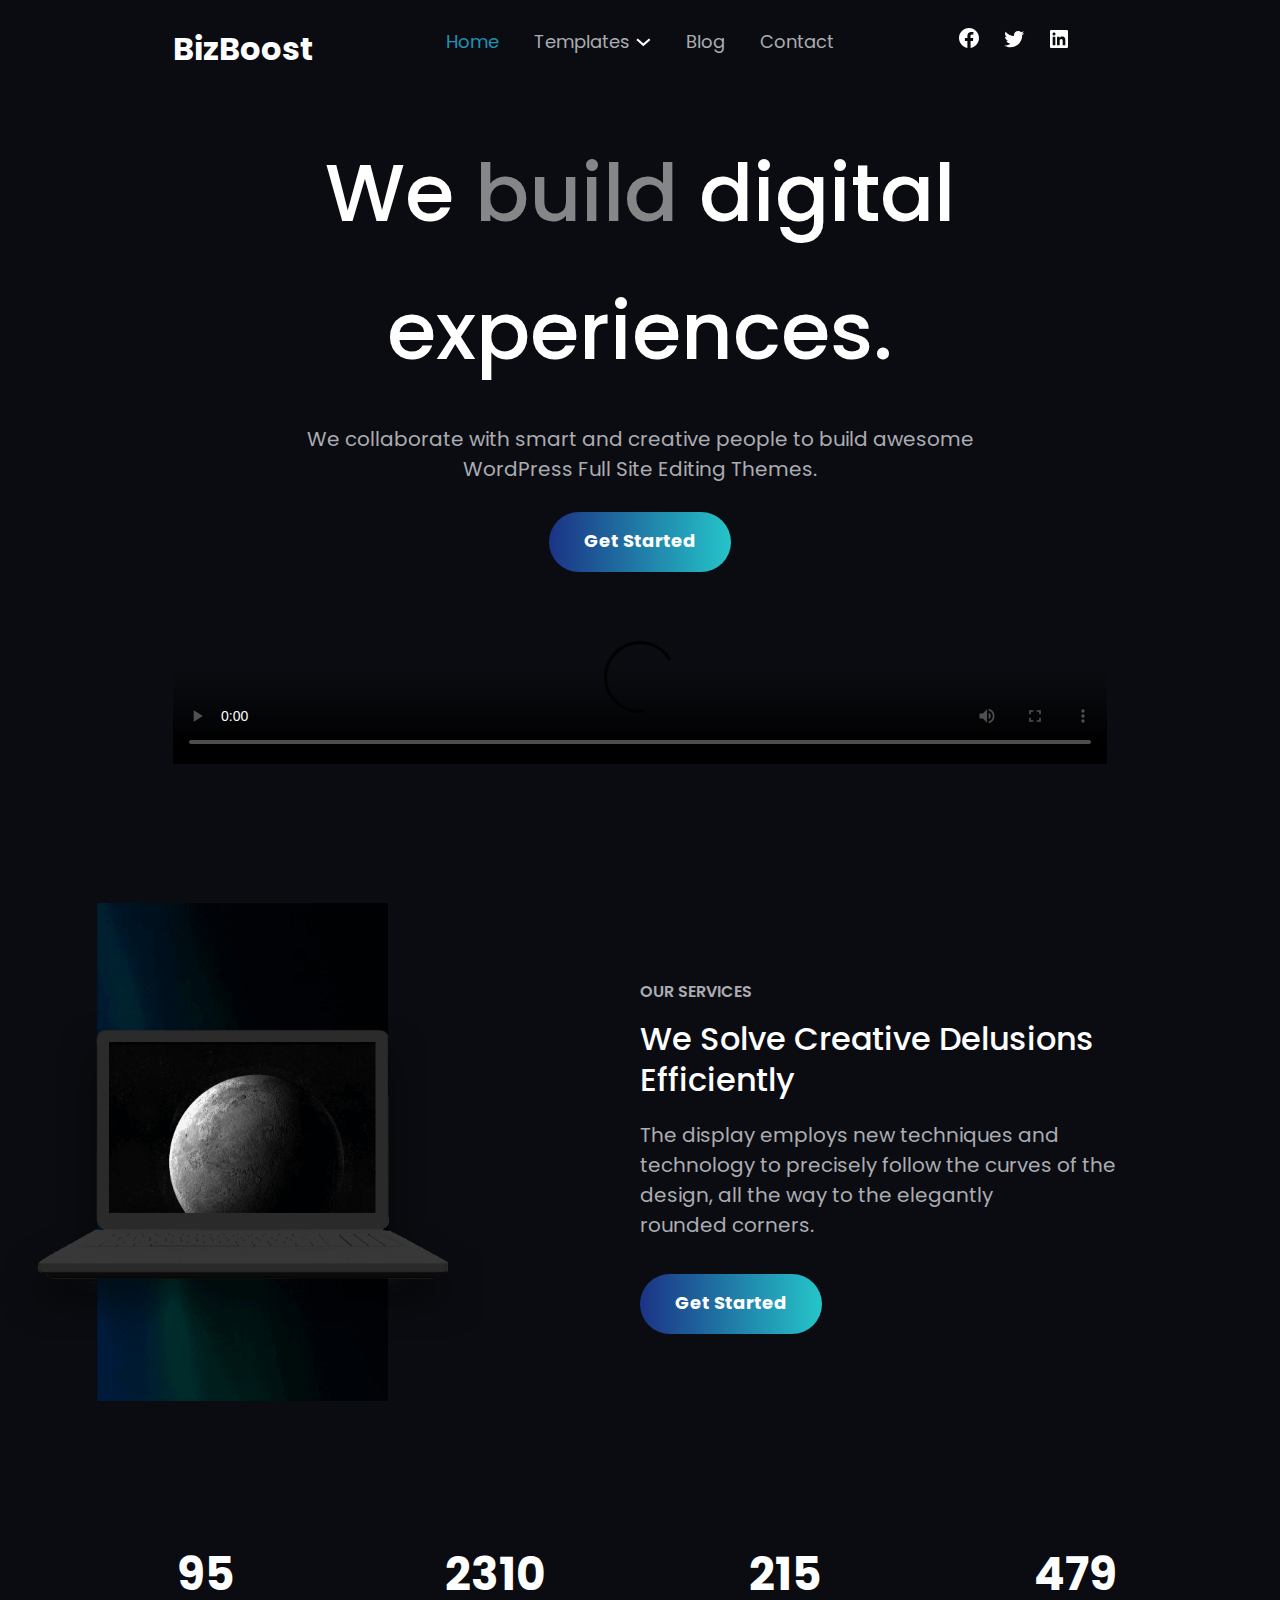
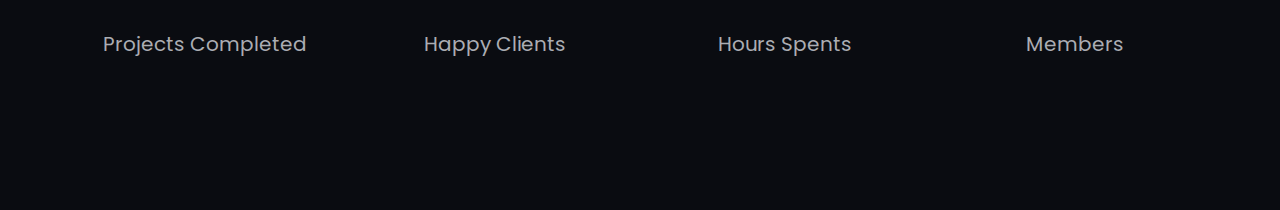
==== index.html @ 0434ae08 "update mobile" ====
<!doctype html>
<html lang="en">
  <head>
    <meta charset="UTF-8" />
    <meta name="viewport" content="width=device-width, initial-scale=1.0" />
    <title>BizBoost Mobile First</title>
    <link rel="stylesheet" href="https://fonts.googleapis.com/css?family=Poppins:400,500,600,700&display=swap" />
    <link rel="stylesheet" href="src/index.css" />
  </head>
  <body>
    <section class="blocks">
      <section class="hero">
        <header>
          <div class="logo">
            <a href="/">
              <h2>BizBoost</h2>
            </a>
          </div>
          <nav class="mobile">
            <img src="src/img/menu.svg" alt="" />
          </nav>
          <nav class="desktop">
            <ul>
              <li>
                <a href="#" class="selected">Home</a>
              </li>
              <li>
                <a href="#">Templates</a>
                <img src="src/img/expand-arrow.svg" alt="arrow" />
                <ul class="submenu">
                  <li>
                    <a href="#">Right Sidebar</a>
                  </li>
                  <li>
                    <a href="#">No Sidebar</a>
                  </li>
                  <li>
                    <a href="#">Style Guide</a>
                  </li>
                </ul>
              </li>
              <li><a href="#">Blog</a></li>
              <li><a href="#">Contact</a></li>
            </ul>
          </nav>
          <div class="social">
            <ul>
              <li>
                <div class="circle"></div>
                <a href="#">
                  <img src="src/img/facebook.svg" alt="fb" />
                </a>
              </li>
              <li>
                <div class="circle"></div>
                <a href="#">
                  <img src="src/img/twitter.svg" alt="twitter" />
                </a>
              </li>
              <li>
                <div class="circle"></div>
                <a href="#">
                  <img src="src/img/linkedin.svg" alt="linkedIn" />
                </a>
              </li>
            </ul>
          </div>
        </header>

        <section class="main">
          <main>
            <div class="hero-title">
              <h1>We <span class="lowlight">build</span> digital experiences.</h1>
            </div>
            <div class="hero-tagline">
              We collaborate with smart and creative people to build awesome WordPress Full Site Editing Themes.
            </div>
            <div class="hero-cta">
              <a href="#" class="gradient-button">get started</a>
            </div>
          </main>
          <div class="hero-video">
            <figure>
              <video
                src="https://fse.catchthemes.com/bizboost-free/wp-content/themes/bizboost/assets/video/video-featured.mp4"
                poster="https://fse.catchthemes.com/bizboost-free/wp-content/themes/bizboost/assets/images/video-featured.jpg"
                controls
              >
                Video not supported
              </video>
            </figure>
          </div>
        </section>
      </section>
    </section>
          <!-- Our Services Section -->
          <section class="our-services">
            <div class="services-figure">
              <img src="src/img/computador.png" alt="">
            </div>
            <div class="our-services-layout">
              <div class="headings">
                <h6>OUR SERVICES</h6>
                <h2>We solve creative
                  delusions efficiently</h2>
              </div>
              <p>The display employs new techniques and technology to
                precisely follow the curves of the design, all the way to the
                elegantly rounded corners.</p>
              <div class="our-services-cta">
                <a href="#" class="gradient-button">Get Started</a>
              </div>
            </div>
          </section>
          <section class="big-numbers">
            <div class="number-box">
              <span class="number">
                <h3>95</h3>
              </span>
              <p>Projects Completed</p>
            </div>
            <div class="number-box">
              <span class="number">
                <h3>2310</h3>
              </span>
              <p>Happy Clients</p>
            </div>
            <div class="number-box">
              <span class="number">
                <h3>215</h3>
              </span>
              <p>Hours Spents</p>
            </div>
            <div class="number-box">
              <span class="number">
                <h3>479</h3>
              </span>
              <p>Members</p>
            </div>
          </section>
    
          <!-- What We Do Section -->
        </section>
  </body>
</html>
---- src/index.css ----
/*=======================================
    #Variables
=========================================*/

/**
  TABLE OF CONTENTS

  COLORS
  Brand colors............................These are the main brand colors.
  Neutral colors..........................White and black, gray sacale, secondary colors.
  Utility colors..........................Other colors to represent states: info, warning, sucess, etc.

  TYPOGRAPHY
  Font famillies..........................The fonts used in the design system.
  Font weights............................Font weights
  Sizes...................................Font sizing for body text, paragraphs, inputs
  Heading sizes...........................Font sizing for page headings

  BREAKPOINTS
  Breakpoints.............................Global responsive breakpoints definitions
*/

:root {
  /*=======================================
    COLORS
  =========================================*/

  /*=========================
    Brand Colors
  ==========================*/
  --primary: #2292b1;
  --gradient-start: #1b3385;
  --gradient-end: #25c5c9;

  /*=========================
    Neutral Colors
  ==========================*/
  --background: #0a0c11;
  --body-text: #abadb3;
  --border-color: #323438;
  --sub-menu-bg: #222;
  --white: #fff;

  /*=========================
    Utility Colors
  ==========================*/

  /*=======================================
    TYPOGRAPHY
  =========================================*/
  /* 
    1. The Poppins font. This is the main font.
    https://fonts.googleapis.com/css?family=Poppins

    2. The Courier font. This is used for <pre> code.
    https://fonts.googleapis.com/css?family=Poppins
  */

  /*=========================
    Font famillies
  ==========================*/
  --primary-font: "Poppins";

  /*=========================
  Font weights
  ==========================*/
  --thin: 100;
  --extra-light: 200;
  --light: 300;
  --normal: 400;
  --medium: 500;
  --semi-bold: 600;
  --bold: 700;
  --extra-bold: 800;
  --heavy: 900;

  /*=========================
  Sizes
  ==========================*/
  --base-font: 20px;
}

/*=======================================
    RESETS
=========================================*/
body {
  box-sizing: border-box;
  font-family: var(--primary-font);
  font-size: var(--base-font);
  color: var(--body-text);
  background: var(--background);
  margin: 0;
  padding: 0;
}

*,
*::before,
*::after {
  box-sizing: inherit;
}

/*=========================
  Heading Sizes
==========================*/
h1,
h2,
h3,
h4,
h5,
h6 {
  font-family: var(--primary-font);
  font-weight: var(--medium);
  color: var(--white);
  margin: 0;
}

h1 {
  font-size: 2.1em;
  line-height: 1.72em;
}

h2 {
  font-size: 1.6em;
  line-height: 1.29em;
  text-transform: capitalize;
  margin-top: 14px;
}

h3 {
  font-size: 1.6em;
  font-weight: var(--bold);
}

h4,
h5 {
  font-weight: var(--bold);
}

h6 {
  font-weight: var(--semi-bold);
  font-size: 16px;
  color: var(--body-text);
}

ul {
  list-style-type: none;
  display: flex;
  padding: 0;
}

ul li {
  position: relative;
}

figure {
  margin: 0;
  padding: 0;
}

img {
  width: 100%;
}

a {
  color: var(--body-text);
  text-decoration: none;
  font-size: 0.9em;
  font-style: normal;
  font-weight: var(--normal);
  line-height: 2.4em;
  text-transform: capitalize;
}

a:hover,
.logo h2:hover {
  color: var(--primary);
}

.lowlight {
  opacity: 0.5;
}

.gradient-button {
  padding: 15px 34.86px 16.08px 35px;
  display: inline-block;
  margin-top: 14px;
  color: var(--white);
  border-radius: 30px;
  font-size: 0.9em;
  font-weight: var(--bold);
  line-height: 1.6em;
  background: linear-gradient(
    90deg,
    var(--gradient-start) 0%,
    var(--gradient-end) 100%
  );
}

.gradient-button:hover {
  background: var(--white);
  color: var(--background);
}

/*=======================================
    Mobile First
=========================================*/
.blocks {
  padding: 0 30px;
}

header {
  display: flex;
  align-items: center;
}

.logo {
  flex: 3;
}

.mobile {
  flex: 1;
  display: flex;
  justify-content: flex-end;
}

.mobile img {
  width: 16px;
}

.desktop {
  display: none;
}

.submenu {
  display: none;
}

.social {
  flex: 3;
  display: flex;
  justify-content: center;
}

.social ul {
  column-gap: 25px;
}

main {
  display: flex;
  flex-direction: column;
  padding: 42px 0;
  margin: 0 auto;
}

main > * {
  display: flex;
  justify-content: center;
  text-align: center;
}

.hero-tagline {
  margin-top: 24px;
}

.hero-cta {
  margin-top: 14px;
}

.hero-video video {
  width: 100%;
  max-width: 100%;
  max-height: 600px;
  object-fit: cover;
}

/* .our-services *,
.big-numbers * {
  border: 1px solid var(--body-text);
} */

.our-services {
  margin: 42px 0;
}

.big-numbers {
  display: flex;
  flex-direction: column;
  gap: 24px;
  margin-bottom: 42px;
}

.number-box {
  display: flex;
  flex-direction: column;
}

.number-box > * {
  display: flex;
  justify-content: center;
}

/*=======================================
    TABLET & DESKTOP BREAKPOINTS
=========================================*/
@media all and (min-width: 479px) and (max-width: 1280px) {
}

@media all and (min-width: 479px) {
  .selected {
    color: var(--primary);
  }

  .circle {
    width: 42px;
    height: 42px;
    border-radius: 50%;
    position: absolute;
    left: -11px;
    top: -2px;
  }

  .circle:hover {
    background: rgba(255, 255, 255, 0.25);
  }

  .blocks {
    padding: 0 88px;
  }

  .hero {
    padding: 0 85px;
  }

  .logo {
    flex: 1;
  }

  .logo h2 {
    font-size: 32px;
    font-weight: 700;
  }

  .mobile {
    display: none;
  }

  .desktop {
    flex: 3;
    display: flex;
    justify-content: center;
  }

  .desktop ul {
    column-gap: 35px;
  }

  .desktop ul li:nth-child(2) img {
    width: 16px;
  }

  .desktop ul li {
    position: relative;
  }

  .desktop ul li:nth-child(2):hover .submenu {
    position: absolute;
    display: flex;
    flex-direction: column;
  }

  .submenu {
    width: 230px;
    background-color: var(--sub-menu-bg);
    z-index: 99;
  }

  .submenu li {
    min-width: 100%;
    padding-left: 20px;
    border: 1px solid var(--border-color);
  }

  .submenu li:hover {
    padding-left: 30px;
  }

  .social {
    flex: 1;
  }

  h1 {
    font-size: 4em;
    line-height: 1.72em;
  }

  h3 {
    font-size: 2.27em;
  }

  main {
    max-width: 760px;
    /* padding: 70px 320px; */
  }

  .our-services {
    display: flex;
    margin: 131px 0;
  }

  .big-numbers {
    flex-direction: row;
    gap: 40px;
    padding: 0 80px;
    margin-bottom: 131px;
  }

  .services-figure img {
  }

  .big-numbers > * {
    flex: 1;
  }

  .our-services > * {
    flex: 1;
  }
  .our-services-layout {
    padding: 0 12%;
    display: flex;
    flex-direction: column;
    align-items: flex-start;
    justify-content: center;
  }
}
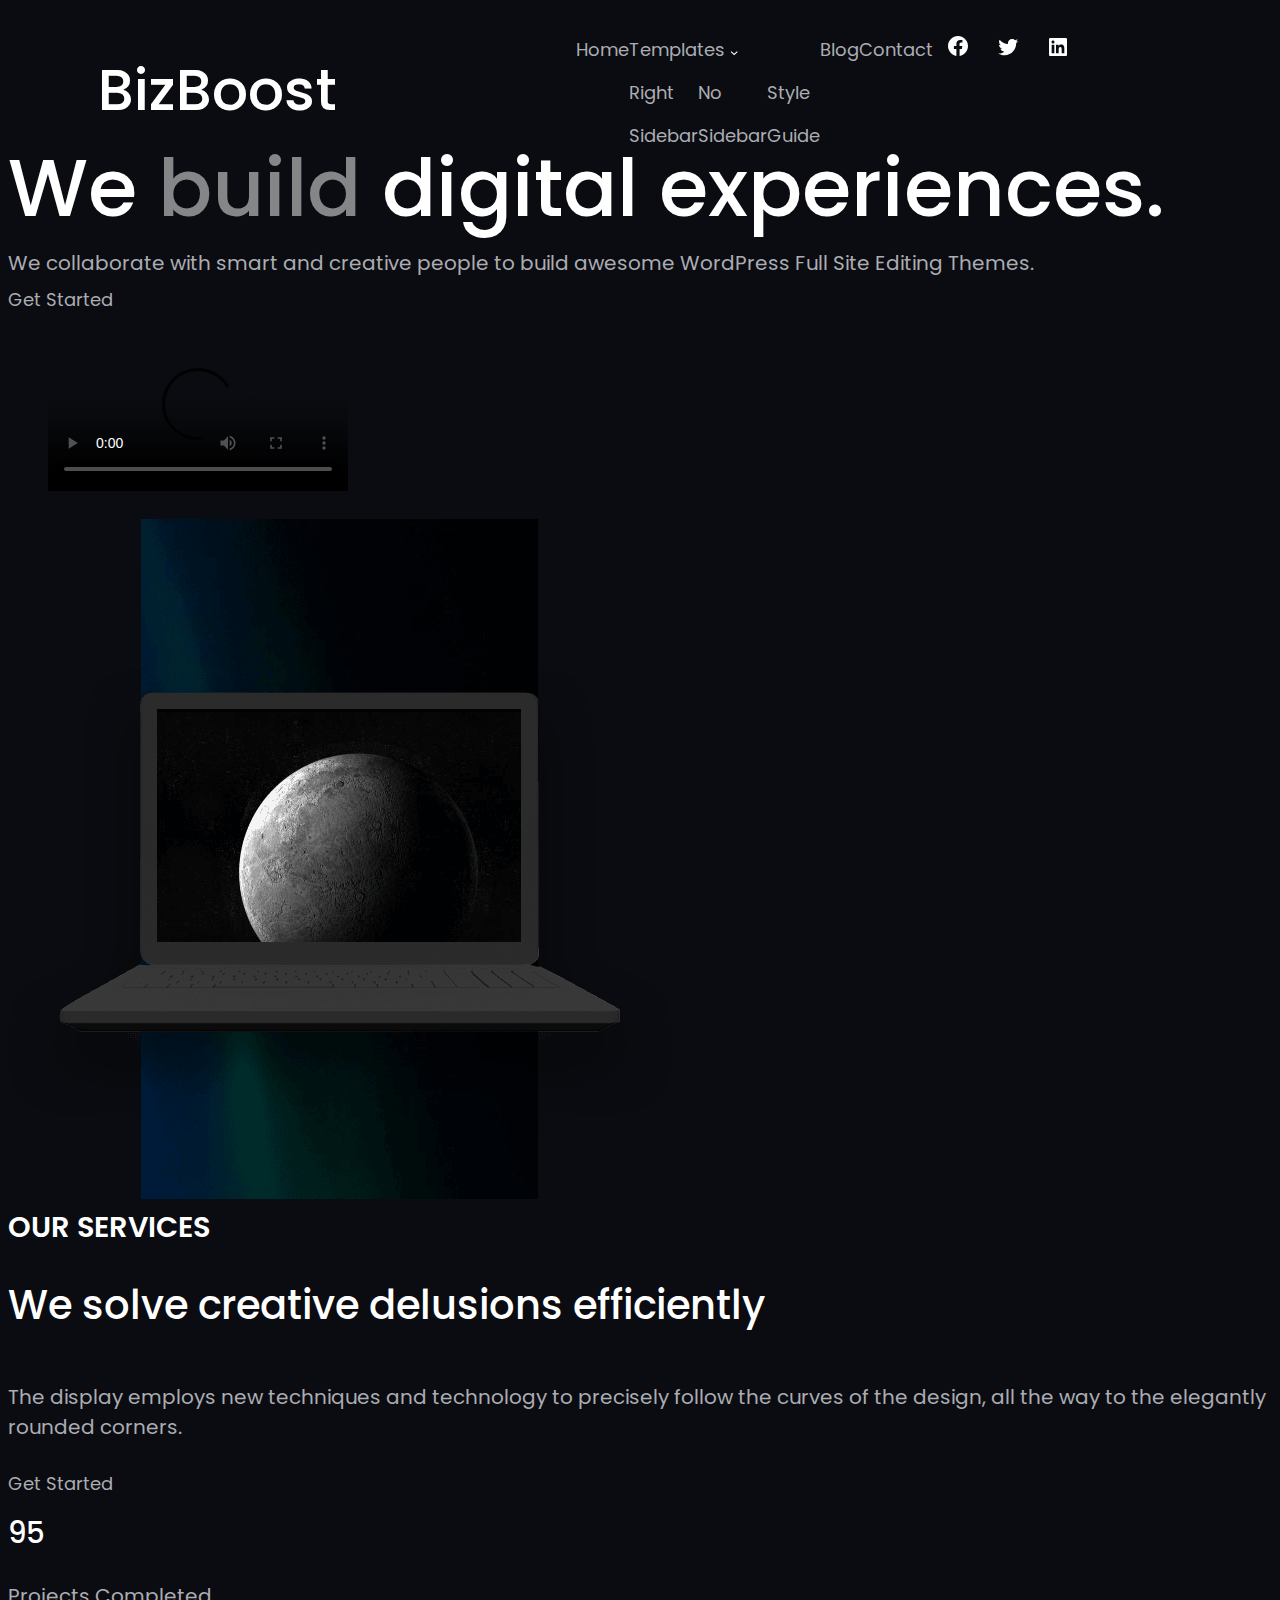
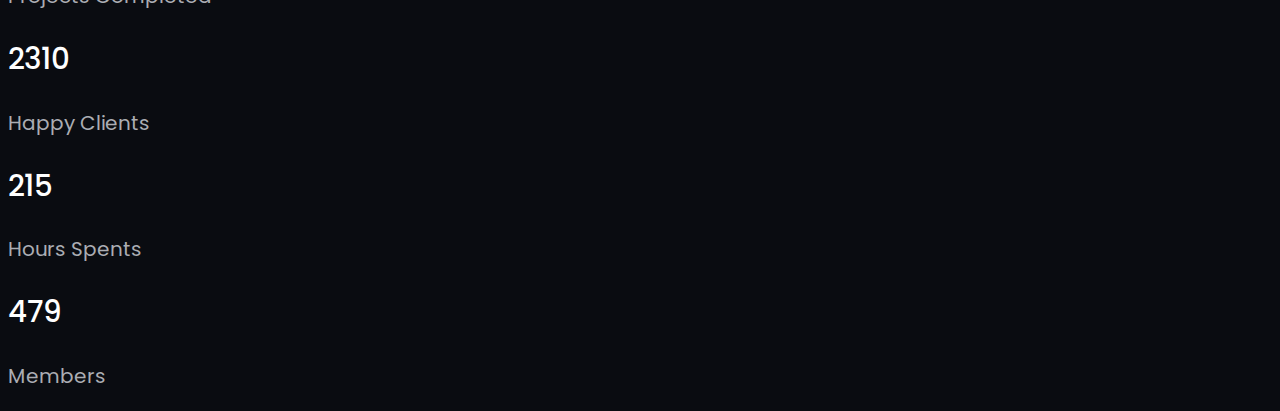
==== commit 6a2f3bf5: "finish" ====
--- a/index.html
+++ b/index.html
@@ -92,8 +92,7 @@
           </div>
         </section>
       </section>
-    </section>
-          <!-- Our Services Section -->
+                <!-- Our Services Section -->
           <section class="our-services">
             <div class="services-figure">
               <img src="src/img/computador.png" alt="">
@@ -141,5 +140,6 @@
     
           <!-- What We Do Section -->
         </section>
+    </section>
   </body>
 </html>
--- a/src/index.css
+++ b/src/index.css
@@ -1,96 +1,34 @@
-/*=======================================
-    #Variables
-=========================================*/
-
-/**
-  TABLE OF CONTENTS
-
-  COLORS
-  Brand colors............................These are the main brand colors.
-  Neutral colors..........................White and black, gray sacale, secondary colors.
-  Utility colors..........................Other colors to represent states: info, warning, sucess, etc.
-
-  TYPOGRAPHY
-  Font famillies..........................The fonts used in the design system.
-  Font weights............................Font weights
-  Sizes...................................Font sizing for body text, paragraphs, inputs
-  Heading sizes...........................Font sizing for page headings
-
-  BREAKPOINTS
-  Breakpoints.............................Global responsive breakpoints definitions
-*/
-
 :root {
-  /*=======================================
-    COLORS
-  =========================================*/
-
-  /*=========================
-    Brand Colors
-  ==========================*/
-  --primary: #2292b1;
-  --gradient-start: #1b3385;
-  --gradient-end: #25c5c9;
-
-  /*=========================
-    Neutral Colors
-  ==========================*/
-  --background: #0a0c11;
-  --body-text: #abadb3;
-  --border-color: #323438;
-  --sub-menu-bg: #222;
-  --white: #fff;
-
-  /*=========================
-    Utility Colors
-  ==========================*/
-
-  /*=======================================
-    TYPOGRAPHY
-  =========================================*/
-  /* 
-    1. The Poppins font. This is the main font.
-    https://fonts.googleapis.com/css?family=Poppins
-
-    2. The Courier font. This is used for <pre> code.
-    https://fonts.googleapis.com/css?family=Poppins
-  */
-
-  /*=========================
-    Font famillies
-  ==========================*/
+  --base-font: 20px;
   --primary-font: "Poppins";
-
-  /*=========================
-  Font weights
-  ==========================*/
-  --thin: 100;
-  --extra-light: 200;
-  --light: 300;
+  --secondary-font: "Courier";
+  --white: #ffff;
+  --primary-bg: #0a0c11;
+  --primary-text: #abadb3;
+  --primary-color: #2292b1;
+  --start-gradient: #1b3385;
+  --end-gradient: #25c5c9;
+  --link-color: #abadb3;
+  --hover-color: #2292b1;
+  --sub-menu-color: #222;
+  --border-color: #313438;
   --normal: 400;
   --medium: 500;
   --semi-bold: 600;
   --bold: 700;
+  /* --thin: 100;
+  --extra-light: 200;
+  --light: 300;
   --extra-bold: 800;
-  --heavy: 900;
-
-  /*=========================
-  Sizes
-  ==========================*/
-  --base-font: 20px;
-}
-
-/*=======================================
-    RESETS
-=========================================*/
+  --heavy: 900;*/
+}
+
 body {
   box-sizing: border-box;
   font-family: var(--primary-font);
   font-size: var(--base-font);
-  color: var(--body-text);
-  background: var(--background);
-  margin: 0;
-  padding: 0;
+  color: var(--primary-text);
+  background-color: var(--primary-bg);
 }
 
 *,
@@ -99,9 +37,6 @@
   box-sizing: inherit;
 }
 
-/*=========================
-  Heading Sizes
-==========================*/
 h1,
 h2,
 h3,
@@ -115,54 +50,47 @@
 }
 
 h1 {
-  font-size: 2.1em;
-  line-height: 1.72em;
+  font-size: 4em;
+  font-weight: var(--medium);
+  line-height: 1.5em;
 }
 
 h2 {
-  font-size: 1.6em;
-  line-height: 1.29em;
-  text-transform: capitalize;
-  margin-top: 14px;
+  font-size: 2em;
+  font-weight: var(--medium);
+  line-height: 2.85em;
 }
 
 h3 {
-  font-size: 1.6em;
-  font-weight: var(--bold);
-}
-
-h4,
+  font-size: 1.47em;
+  font-weight: var(--medium);
+  line-height: 1.92em;
+}
+
+h4 {
+  font-size: 1.4em;
+  font-weight: var(--bold);
+  line-height: 2.1em;
+}
+
 h5 {
-  font-weight: var(--bold);
+  font-size: 1.2em;
+  font-weight: var(--bold);
+  line-height: 1.6em;
 }
 
 h6 {
+  font-size: 1.44em;
   font-weight: var(--semi-bold);
-  font-size: 16px;
-  color: var(--body-text);
-}
-
-ul {
-  list-style-type: none;
-  display: flex;
-  padding: 0;
-}
-
-ul li {
-  position: relative;
-}
-
-figure {
-  margin: 0;
-  padding: 0;
-}
-
-img {
-  width: 100%;
+  line-height: 1.4em;
+}
+
+.lowlight {
+  opacity: 0.5;
 }
 
 a {
-  color: var(--body-text);
+  color: var(--primary-text);
   text-decoration: none;
   font-size: 0.9em;
   font-style: normal;
@@ -171,264 +99,133 @@
   text-transform: capitalize;
 }
 
+ul {
+  list-style-type: none;
+  display: flex;
+  padding: 0;
+}
+
 a:hover,
-.logo h2:hover {
-  color: var(--primary);
-}
-
-.lowlight {
-  opacity: 0.5;
-}
-
-.gradient-button {
-  padding: 15px 34.86px 16.08px 35px;
-  display: inline-block;
-  margin-top: 14px;
+.logo:hover {
+  color: var(--hover-color);
+}
+
+header {
+  display: flex;
+  width: 100%;
+  margin: 0 auto;
+  height: 120px;
+  padding-left: 90px;
+  padding-right: 100px;
+}
+
+header * {
+  flex: 1;
+}
+
+.logo {
+  font-weight: var(--bold);
+  font-size: 1.6em;
   color: var(--white);
+}
+
+.selection {
+  color: var(--hover-color);
+}
+
+.nav li {
+  margin: 0 18px;
+}
+
+.nav li:nth-child(2) ul {
+  display: none;
+}
+
+.nav li:nth-child(2) {
+  position: relative;
+  min-width: 110px;
+}
+
+.nav li:nth-child(2):hover ul {
+  display: block;
+}
+
+.ul-nav {
+  position: absolute;
+  top: 44px;
+  left: -20px;
+  z-index: 99;
+}
+
+.ul-nav li {
+  width: 235px;
+  height: 44px;
+  background-color: var(--sub-menu-color);
+  border-bottom: 1px solid var(--border-color);
+  padding-left: 23px;
+}
+
+.ul-nav a {
+  font-size: 0.75em;
+  font-weight: var(--normal);
+}
+
+.social {
+  justify-content: flex-end;
+}
+
+.social li {
+  flex: 0;
+  padding: 0 15px;
+  position: relative;
+}
+
+.circle {
+  width: 42px;
+  height: 42px;
+  border-radius: 50%;
+  position: absolute;
+  top: -2px;
+  left: 4px;
+}
+
+.circle:hover {
+  background-color: rgba(255, 255, 255, 0.15);
+}
+
+/* main */
+.main-box {
+  width: 750px;
+  margin: 0 auto;
+  text-align: center;
+  padding-top: 30px;
+  padding-bottom: 70px;
+}
+
+.main-box p {
+  margin-bottom: 50px;
+  font-size: 1.2em;
+  font-weight: var(--light);
+}
+
+.cta {
   border-radius: 30px;
-  font-size: 0.9em;
-  font-weight: var(--bold);
-  line-height: 1.6em;
   background: linear-gradient(
     90deg,
-    var(--gradient-start) 0%,
-    var(--gradient-end) 100%
+    var(--start-gradient) 0%,
+    var(--end-gradient) 100%
   );
-}
-
-.gradient-button:hover {
+  border: 0;
+  height: 60px;
+  font-size: 0.9em;
+  font-weight: var(--bold);
+  text-transform: capitalize;
+  color: var(--white);
+  padding: 15px 35px;
+  text-align: center;
+}
+
+.cta:hover {
+  color: var(--primary-bg);
   background: var(--white);
-  color: var(--background);
-}
-
-/*=======================================
-    Mobile First
-=========================================*/
-.blocks {
-  padding: 0 30px;
-}
-
-header {
-  display: flex;
-  align-items: center;
-}
-
-.logo {
-  flex: 3;
-}
-
-.mobile {
-  flex: 1;
-  display: flex;
-  justify-content: flex-end;
-}
-
-.mobile img {
-  width: 16px;
-}
-
-.desktop {
-  display: none;
-}
-
-.submenu {
-  display: none;
-}
-
-.social {
-  flex: 3;
-  display: flex;
-  justify-content: center;
-}
-
-.social ul {
-  column-gap: 25px;
-}
-
-main {
-  display: flex;
-  flex-direction: column;
-  padding: 42px 0;
-  margin: 0 auto;
-}
-
-main > * {
-  display: flex;
-  justify-content: center;
-  text-align: center;
-}
-
-.hero-tagline {
-  margin-top: 24px;
-}
-
-.hero-cta {
-  margin-top: 14px;
-}
-
-.hero-video video {
-  width: 100%;
-  max-width: 100%;
-  max-height: 600px;
-  object-fit: cover;
-}
-
-/* .our-services *,
-.big-numbers * {
-  border: 1px solid var(--body-text);
-} */
-
-.our-services {
-  margin: 42px 0;
-}
-
-.big-numbers {
-  display: flex;
-  flex-direction: column;
-  gap: 24px;
-  margin-bottom: 42px;
-}
-
-.number-box {
-  display: flex;
-  flex-direction: column;
-}
-
-.number-box > * {
-  display: flex;
-  justify-content: center;
-}
-
-/*=======================================
-    TABLET & DESKTOP BREAKPOINTS
-=========================================*/
-@media all and (min-width: 479px) and (max-width: 1280px) {
-}
-
-@media all and (min-width: 479px) {
-  .selected {
-    color: var(--primary);
-  }
-
-  .circle {
-    width: 42px;
-    height: 42px;
-    border-radius: 50%;
-    position: absolute;
-    left: -11px;
-    top: -2px;
-  }
-
-  .circle:hover {
-    background: rgba(255, 255, 255, 0.25);
-  }
-
-  .blocks {
-    padding: 0 88px;
-  }
-
-  .hero {
-    padding: 0 85px;
-  }
-
-  .logo {
-    flex: 1;
-  }
-
-  .logo h2 {
-    font-size: 32px;
-    font-weight: 700;
-  }
-
-  .mobile {
-    display: none;
-  }
-
-  .desktop {
-    flex: 3;
-    display: flex;
-    justify-content: center;
-  }
-
-  .desktop ul {
-    column-gap: 35px;
-  }
-
-  .desktop ul li:nth-child(2) img {
-    width: 16px;
-  }
-
-  .desktop ul li {
-    position: relative;
-  }
-
-  .desktop ul li:nth-child(2):hover .submenu {
-    position: absolute;
-    display: flex;
-    flex-direction: column;
-  }
-
-  .submenu {
-    width: 230px;
-    background-color: var(--sub-menu-bg);
-    z-index: 99;
-  }
-
-  .submenu li {
-    min-width: 100%;
-    padding-left: 20px;
-    border: 1px solid var(--border-color);
-  }
-
-  .submenu li:hover {
-    padding-left: 30px;
-  }
-
-  .social {
-    flex: 1;
-  }
-
-  h1 {
-    font-size: 4em;
-    line-height: 1.72em;
-  }
-
-  h3 {
-    font-size: 2.27em;
-  }
-
-  main {
-    max-width: 760px;
-    /* padding: 70px 320px; */
-  }
-
-  .our-services {
-    display: flex;
-    margin: 131px 0;
-  }
-
-  .big-numbers {
-    flex-direction: row;
-    gap: 40px;
-    padding: 0 80px;
-    margin-bottom: 131px;
-  }
-
-  .services-figure img {
-  }
-
-  .big-numbers > * {
-    flex: 1;
-  }
-
-  .our-services > * {
-    flex: 1;
-  }
-  .our-services-layout {
-    padding: 0 12%;
-    display: flex;
-    flex-direction: column;
-    align-items: flex-start;
-    justify-content: center;
-  }
-}
+}
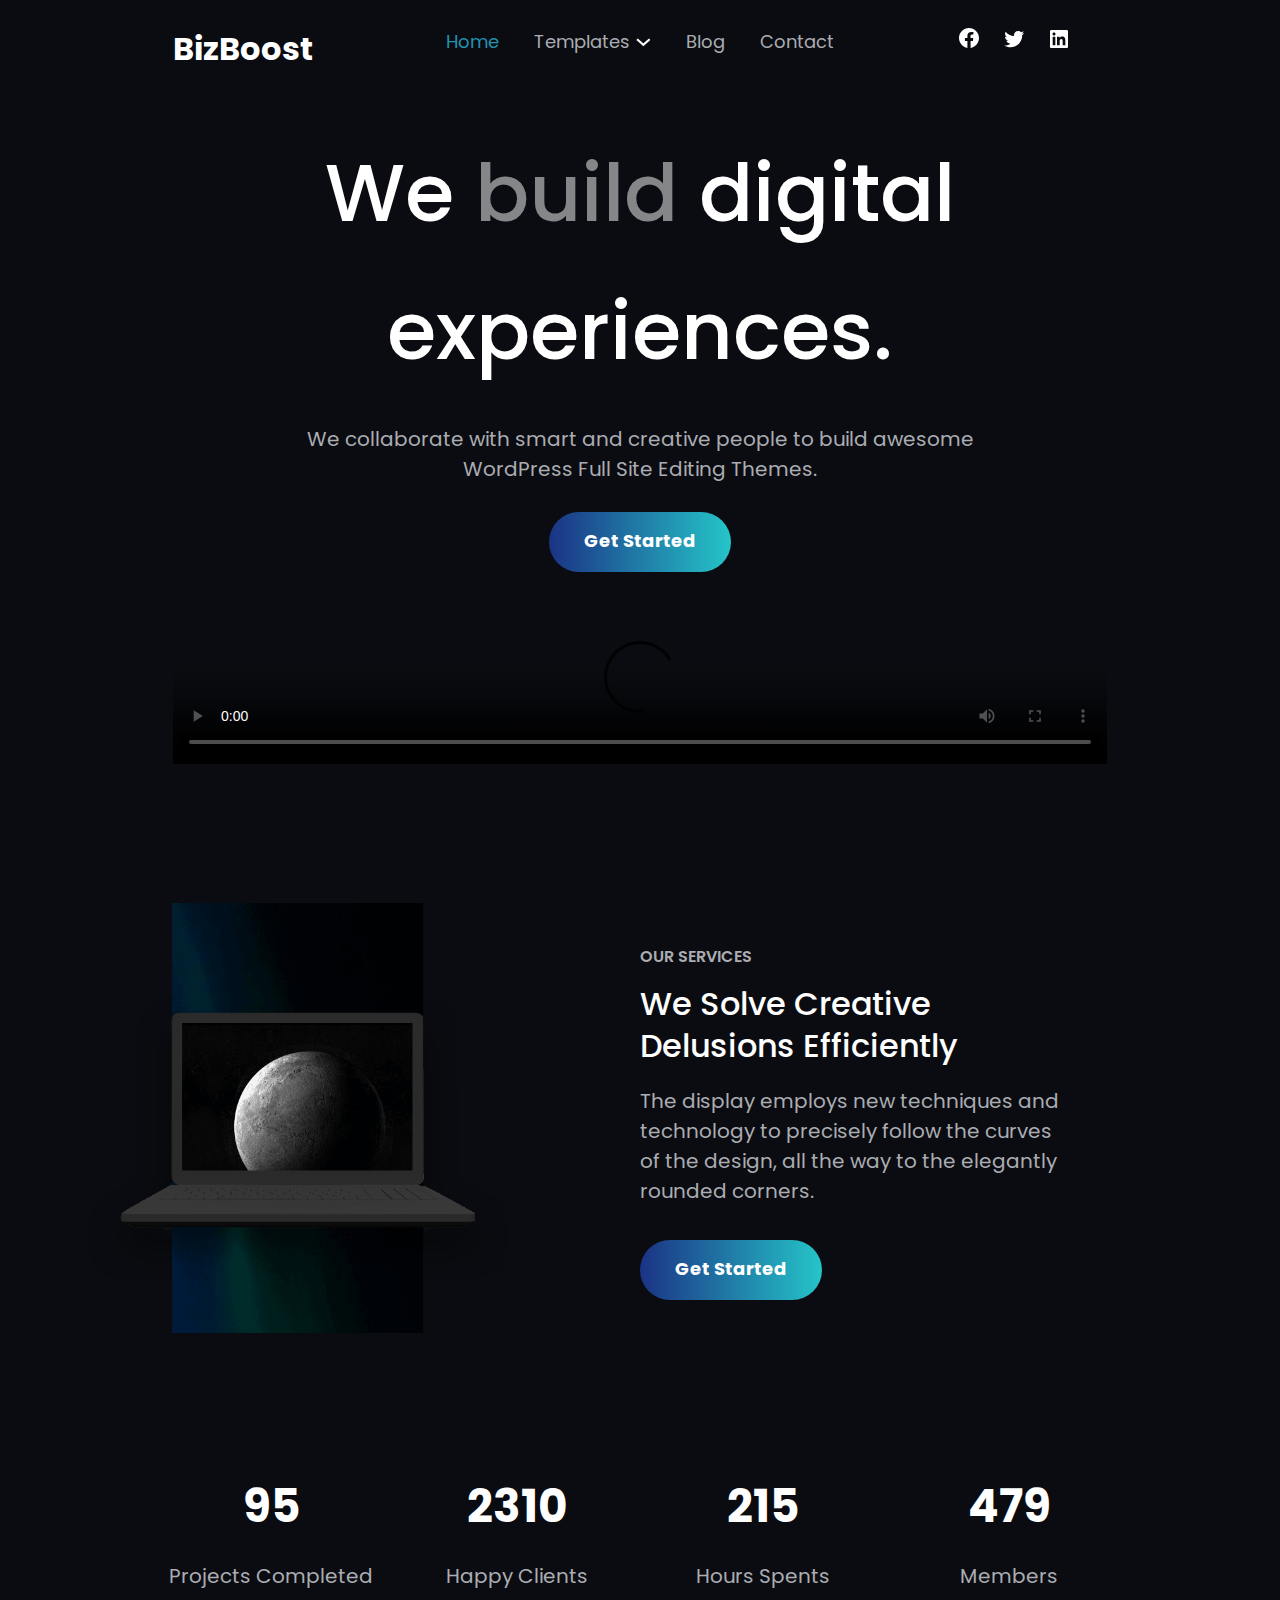
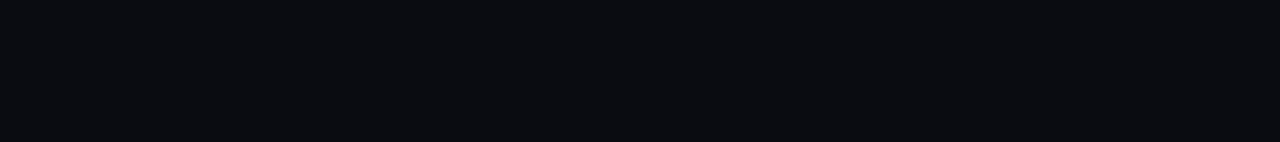
==== commit 0c50a43f: "update" ====
--- a/index.html
+++ b/index.html
@@ -92,54 +92,51 @@
           </div>
         </section>
       </section>
-                <!-- Our Services Section -->
-          <section class="our-services">
-            <div class="services-figure">
-              <img src="src/img/computador.png" alt="">
-            </div>
-            <div class="our-services-layout">
-              <div class="headings">
-                <h6>OUR SERVICES</h6>
-                <h2>We solve creative
-                  delusions efficiently</h2>
-              </div>
-              <p>The display employs new techniques and technology to
-                precisely follow the curves of the design, all the way to the
-                elegantly rounded corners.</p>
-              <div class="our-services-cta">
-                <a href="#" class="gradient-button">Get Started</a>
-              </div>
-            </div>
-          </section>
-          <section class="big-numbers">
-            <div class="number-box">
-              <span class="number">
-                <h3>95</h3>
-              </span>
-              <p>Projects Completed</p>
-            </div>
-            <div class="number-box">
-              <span class="number">
-                <h3>2310</h3>
-              </span>
-              <p>Happy Clients</p>
-            </div>
-            <div class="number-box">
-              <span class="number">
-                <h3>215</h3>
-              </span>
-              <p>Hours Spents</p>
-            </div>
-            <div class="number-box">
-              <span class="number">
-                <h3>479</h3>
-              </span>
-              <p>Members</p>
-            </div>
-          </section>
-    
-          <!-- What We Do Section -->
-        </section>
+      <!-- Our Services Section -->
+      <section class="our-services">
+        <div class="services-figure">
+          <img src="src/img/computador.png" alt="" />
+        </div>
+        <div class="our-services-layout">
+          <div class="headings">
+            <h6>OUR SERVICES</h6>
+            <h2>We solve creative delusions efficiently</h2>
+          </div>
+          <p>
+            The display employs new techniques and technology to precisely follow the curves of the design, all the way
+            to the elegantly rounded corners.
+          </p>
+          <div class="our-services-cta">
+            <a href="#" class="gradient-button">Get Started</a>
+          </div>
+        </div>
+      </section>
+      <section class="big-numbers">
+        <div class="number-box">
+          <span class="number">
+            <h3>95</h3>
+          </span>
+          <p>Projects Completed</p>
+        </div>
+        <div class="number-box">
+          <span class="number">
+            <h3>2310</h3>
+          </span>
+          <p>Happy Clients</p>
+        </div>
+        <div class="number-box">
+          <span class="number">
+            <h3>215</h3>
+          </span>
+          <p>Hours Spents</p>
+        </div>
+        <div class="number-box">
+          <span class="number">
+            <h3>479</h3>
+          </span>
+          <p>Members</p>
+        </div>
+      </section>
     </section>
   </body>
 </html>
--- a/src/index.css
+++ b/src/index.css
@@ -1,34 +1,96 @@
+/*=======================================
+    #Variables
+=========================================*/
+
+/**
+  TABLE OF CONTENTS
+
+  COLORS
+  Brand colors............................These are the main brand colors.
+  Neutral colors..........................White and black, gray sacale, secondary colors.
+  Utility colors..........................Other colors to represent states: info, warning, sucess, etc.
+
+  TYPOGRAPHY
+  Font famillies..........................The fonts used in the design system.
+  Font weights............................Font weights
+  Sizes...................................Font sizing for body text, paragraphs, inputs
+  Heading sizes...........................Font sizing for page headings
+
+  BREAKPOINTS
+  Breakpoints.............................Global responsive breakpoints definitions
+*/
+
 :root {
-  --base-font: 20px;
+  /*=======================================
+    COLORS
+  =========================================*/
+
+  /*=========================
+    Brand Colors
+  ==========================*/
+  --primary: #2292b1;
+  --gradient-start: #1b3385;
+  --gradient-end: #25c5c9;
+
+  /*=========================
+    Neutral Colors
+  ==========================*/
+  --background: #0a0c11;
+  --body-text: #abadb3;
+  --border-color: #323438;
+  --sub-menu-bg: #222;
+  --white: #fff;
+
+  /*=========================
+    Utility Colors
+  ==========================*/
+
+  /*=======================================
+    TYPOGRAPHY
+  =========================================*/
+  /* 
+    1. The Poppins font. This is the main font.
+    https://fonts.googleapis.com/css?family=Poppins
+
+    2. The Courier font. This is used for <pre> code.
+    https://fonts.googleapis.com/css?family=Poppins
+  */
+
+  /*=========================
+    Font famillies
+  ==========================*/
   --primary-font: "Poppins";
-  --secondary-font: "Courier";
-  --white: #ffff;
-  --primary-bg: #0a0c11;
-  --primary-text: #abadb3;
-  --primary-color: #2292b1;
-  --start-gradient: #1b3385;
-  --end-gradient: #25c5c9;
-  --link-color: #abadb3;
-  --hover-color: #2292b1;
-  --sub-menu-color: #222;
-  --border-color: #313438;
+
+  /*=========================
+  Font weights
+  ==========================*/
+  --thin: 100;
+  --extra-light: 200;
+  --light: 300;
   --normal: 400;
   --medium: 500;
   --semi-bold: 600;
   --bold: 700;
-  /* --thin: 100;
-  --extra-light: 200;
-  --light: 300;
   --extra-bold: 800;
-  --heavy: 900;*/
-}
-
+  --heavy: 900;
+
+  /*=========================
+  Sizes
+  ==========================*/
+  --base-font: 20px;
+}
+
+/*=======================================
+    RESETS
+=========================================*/
 body {
   box-sizing: border-box;
   font-family: var(--primary-font);
   font-size: var(--base-font);
-  color: var(--primary-text);
-  background-color: var(--primary-bg);
+  color: var(--body-text);
+  background: var(--background);
+  margin: 0;
+  padding: 0;
 }
 
 *,
@@ -37,6 +99,9 @@
   box-sizing: inherit;
 }
 
+/*=========================
+  Heading Sizes
+==========================*/
 h1,
 h2,
 h3,
@@ -50,47 +115,54 @@
 }
 
 h1 {
-  font-size: 4em;
-  font-weight: var(--medium);
-  line-height: 1.5em;
+  font-size: 2.1em;
+  line-height: 1.72em;
 }
 
 h2 {
-  font-size: 2em;
-  font-weight: var(--medium);
-  line-height: 2.85em;
+  font-size: 1.6em;
+  line-height: 1.29em;
+  text-transform: capitalize;
+  margin-top: 14px;
 }
 
 h3 {
-  font-size: 1.47em;
-  font-weight: var(--medium);
-  line-height: 1.92em;
-}
-
-h4 {
-  font-size: 1.4em;
+  font-size: 1.6em;
   font-weight: var(--bold);
-  line-height: 2.1em;
-}
-
+}
+
+h4,
 h5 {
-  font-size: 1.2em;
   font-weight: var(--bold);
-  line-height: 1.6em;
 }
 
 h6 {
-  font-size: 1.44em;
   font-weight: var(--semi-bold);
-  line-height: 1.4em;
-}
-
-.lowlight {
-  opacity: 0.5;
+  font-size: 16px;
+  color: var(--body-text);
+}
+
+ul {
+  list-style-type: none;
+  display: flex;
+  padding: 0;
+}
+
+ul li {
+  position: relative;
+}
+
+figure {
+  margin: 0;
+  padding: 0;
+}
+
+img {
+  width: 100%;
 }
 
 a {
-  color: var(--primary-text);
+  color: var(--body-text);
   text-decoration: none;
   font-size: 0.9em;
   font-style: normal;
@@ -99,133 +171,256 @@
   text-transform: capitalize;
 }
 
-ul {
-  list-style-type: none;
-  display: flex;
-  padding: 0;
-}
-
 a:hover,
-.logo:hover {
-  color: var(--hover-color);
-}
-
-header {
-  display: flex;
-  width: 100%;
-  margin: 0 auto;
-  height: 120px;
-  padding-left: 90px;
-  padding-right: 100px;
-}
-
-header * {
-  flex: 1;
-}
-
-.logo {
+.logo h2:hover {
+  color: var(--primary);
+}
+
+.lowlight {
+  opacity: 0.5;
+}
+
+.gradient-button {
+  padding: 15px 34.86px 16.08px 35px;
+  display: inline-block;
+  margin-top: 14px;
+  color: var(--white);
+  border-radius: 30px;
+  font-size: 0.9em;
   font-weight: var(--bold);
-  font-size: 1.6em;
-  color: var(--white);
-}
-
-.selection {
-  color: var(--hover-color);
-}
-
-.nav li {
-  margin: 0 18px;
-}
-
-.nav li:nth-child(2) ul {
-  display: none;
-}
-
-.nav li:nth-child(2) {
-  position: relative;
-  min-width: 110px;
-}
-
-.nav li:nth-child(2):hover ul {
-  display: block;
-}
-
-.ul-nav {
-  position: absolute;
-  top: 44px;
-  left: -20px;
-  z-index: 99;
-}
-
-.ul-nav li {
-  width: 235px;
-  height: 44px;
-  background-color: var(--sub-menu-color);
-  border-bottom: 1px solid var(--border-color);
-  padding-left: 23px;
-}
-
-.ul-nav a {
-  font-size: 0.75em;
-  font-weight: var(--normal);
-}
-
-.social {
-  justify-content: flex-end;
-}
-
-.social li {
-  flex: 0;
-  padding: 0 15px;
-  position: relative;
-}
-
-.circle {
-  width: 42px;
-  height: 42px;
-  border-radius: 50%;
-  position: absolute;
-  top: -2px;
-  left: 4px;
-}
-
-.circle:hover {
-  background-color: rgba(255, 255, 255, 0.15);
-}
-
-/* main */
-.main-box {
-  width: 750px;
-  margin: 0 auto;
-  text-align: center;
-  padding-top: 30px;
-  padding-bottom: 70px;
-}
-
-.main-box p {
-  margin-bottom: 50px;
-  font-size: 1.2em;
-  font-weight: var(--light);
-}
-
-.cta {
-  border-radius: 30px;
+  line-height: 1.6em;
   background: linear-gradient(
     90deg,
-    var(--start-gradient) 0%,
-    var(--end-gradient) 100%
+    var(--gradient-start) 0%,
+    var(--gradient-end) 100%
   );
-  border: 0;
-  height: 60px;
-  font-size: 0.9em;
-  font-weight: var(--bold);
-  text-transform: capitalize;
-  color: var(--white);
-  padding: 15px 35px;
+}
+
+.gradient-button:hover {
+  background: var(--white);
+  color: var(--background);
+}
+
+/*=======================================
+    Mobile First
+=========================================*/
+.blocks {
+  padding: 0 30px;
+}
+
+header {
+  display: flex;
+  align-items: center;
+}
+
+.logo {
+  flex: 3;
+}
+
+.mobile {
+  flex: 1;
+  display: flex;
+  justify-content: flex-end;
+}
+
+.mobile img {
+  width: 16px;
+}
+
+.desktop {
+  display: none;
+}
+
+.submenu {
+  display: none;
+}
+
+.social {
+  flex: 3;
+  display: flex;
+  justify-content: center;
+}
+
+.social ul {
+  column-gap: 25px;
+}
+
+main {
+  display: flex;
+  flex-direction: column;
+  padding: 42px 0;
+  margin: 0 auto;
+}
+
+main > * {
+  display: flex;
+  justify-content: center;
   text-align: center;
 }
 
-.cta:hover {
-  color: var(--primary-bg);
-  background: var(--white);
-}
+.hero-tagline {
+  margin-top: 24px;
+}
+
+.hero-cta {
+  margin-top: 14px;
+}
+
+.hero-video video {
+  width: 100%;
+  max-width: 100%;
+  max-height: 600px;
+  object-fit: cover;
+}
+
+.our-services {
+  margin: 42px 0;
+}
+
+.big-numbers {
+  display: flex;
+  flex-direction: column;
+  gap: 24px;
+  margin-bottom: 42px;
+}
+
+.number-box {
+  display: flex;
+  flex-direction: column;
+}
+
+.number-box > * {
+  display: flex;
+  justify-content: center;
+}
+
+/*=======================================
+    TABLET & DESKTOP BREAKPOINTS
+=========================================*/
+@media all and (min-width: 479px) and (max-width: 1280px) {
+}
+
+@media all and (min-width: 479px) {
+  .selected {
+    color: var(--primary);
+  }
+
+  .circle {
+    width: 42px;
+    height: 42px;
+    border-radius: 50%;
+    position: absolute;
+    left: -11px;
+    top: -2px;
+  }
+
+  .circle:hover {
+    background: rgba(255, 255, 255, 0.25);
+  }
+
+  .blocks {
+    padding: 0 88px;
+  }
+
+  .hero {
+    padding: 0 85px;
+  }
+
+  .logo {
+    flex: 1;
+  }
+
+  .logo h2 {
+    font-size: 32px;
+    font-weight: 700;
+  }
+
+  .mobile {
+    display: none;
+  }
+
+  .desktop {
+    flex: 3;
+    display: flex;
+    justify-content: center;
+  }
+
+  .desktop ul {
+    column-gap: 35px;
+  }
+
+  .desktop ul li:nth-child(2) img {
+    width: 16px;
+  }
+
+  .desktop ul li {
+    position: relative;
+  }
+
+  .desktop ul li:nth-child(2):hover .submenu {
+    position: absolute;
+    display: flex;
+    flex-direction: column;
+  }
+
+  .submenu {
+    width: 230px;
+    background-color: var(--sub-menu-bg);
+    z-index: 99;
+  }
+
+  .submenu li {
+    min-width: 100%;
+    padding-left: 20px;
+    border: 1px solid var(--border-color);
+  }
+
+  .submenu li:hover {
+    padding-left: 30px;
+  }
+
+  .social {
+    flex: 1;
+  }
+
+  h1 {
+    font-size: 4em;
+    line-height: 1.72em;
+  }
+
+  h3 {
+    font-size: 2.27em;
+  }
+
+  main {
+    max-width: 760px;
+    /* padding: 70px 320px; */
+  }
+
+  .our-services {
+    display: flex;
+    margin: 131px 0;
+  }
+
+  .big-numbers {
+    flex-direction: row;
+    gap: 40px;
+    padding: 0 80px;
+    margin-bottom: 131px;
+  }
+
+  .big-numbers > * {
+    flex: 1;
+  }
+
+  .our-services > * {
+    flex: 1;
+  }
+  .our-services-layout {
+    padding: 0 12%;
+    display: flex;
+    flex-direction: column;
+    align-items: flex-start;
+    justify-content: center;
+  }
+}
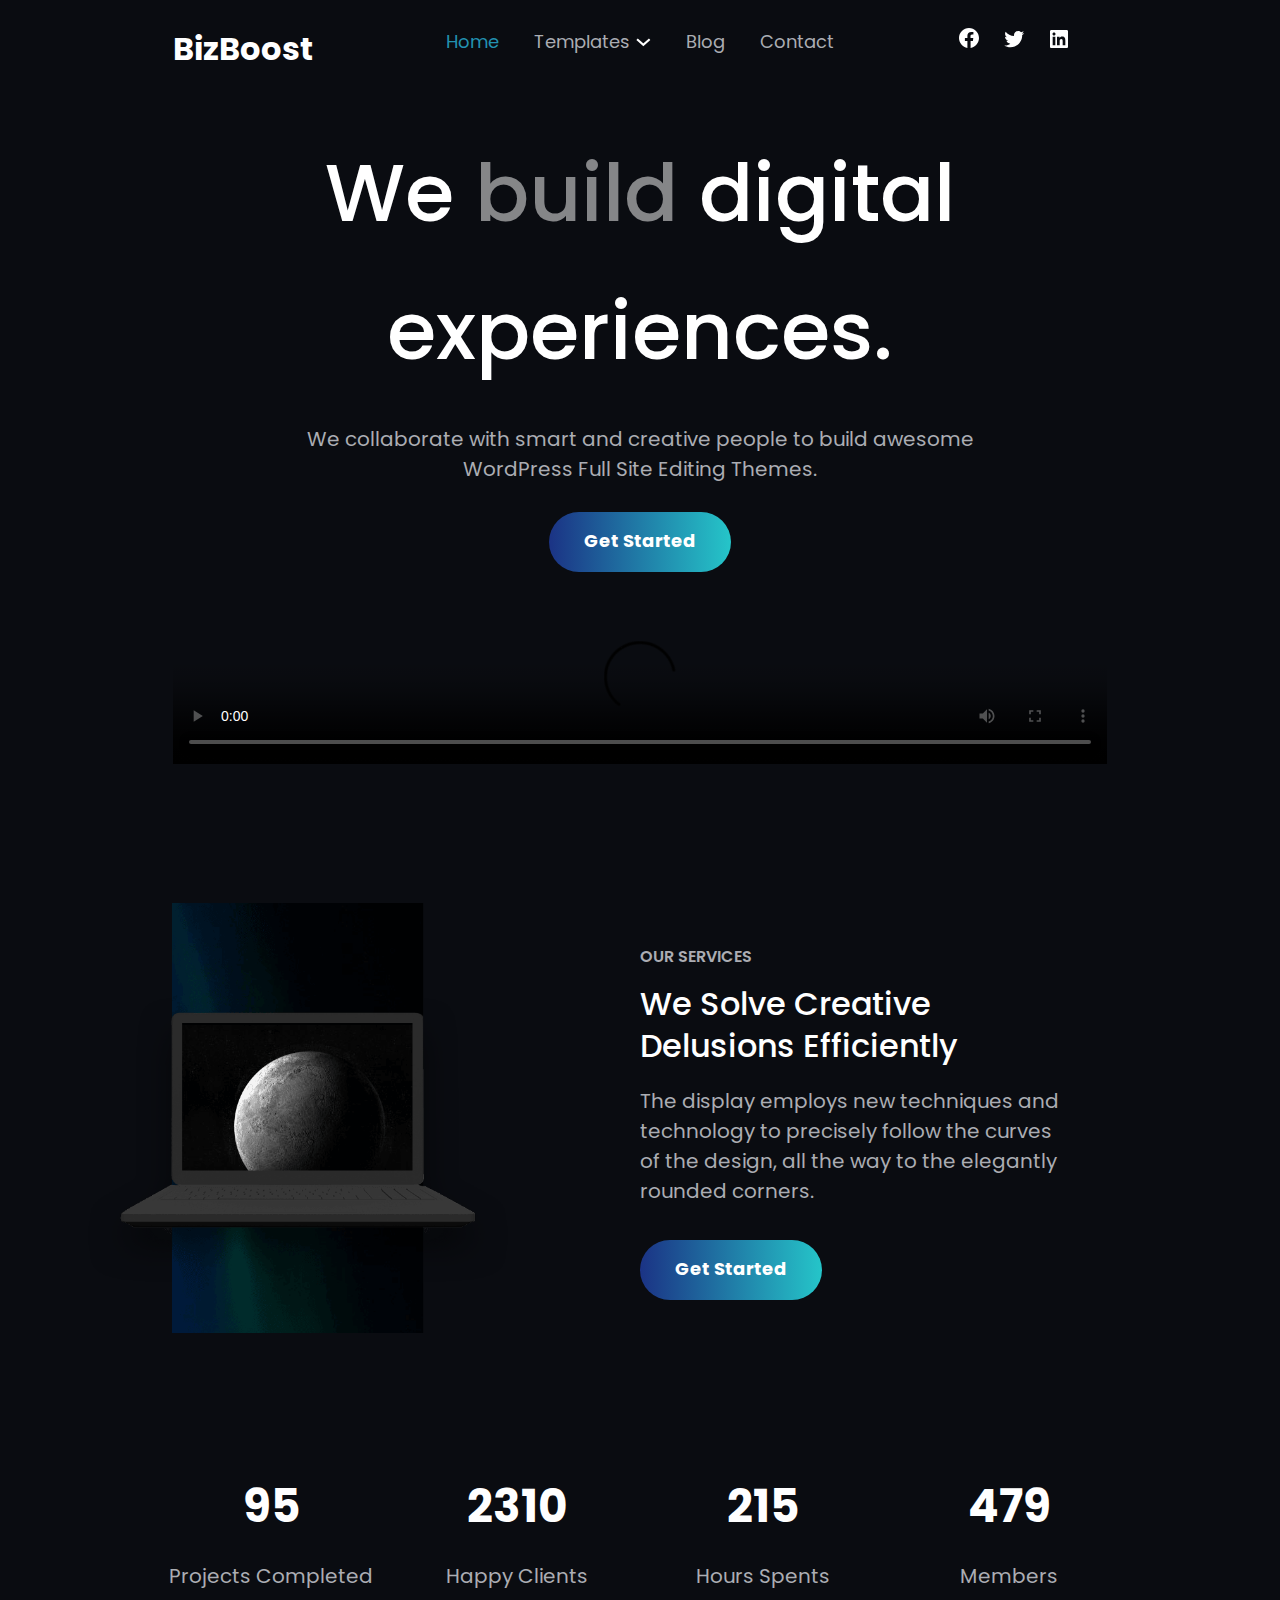
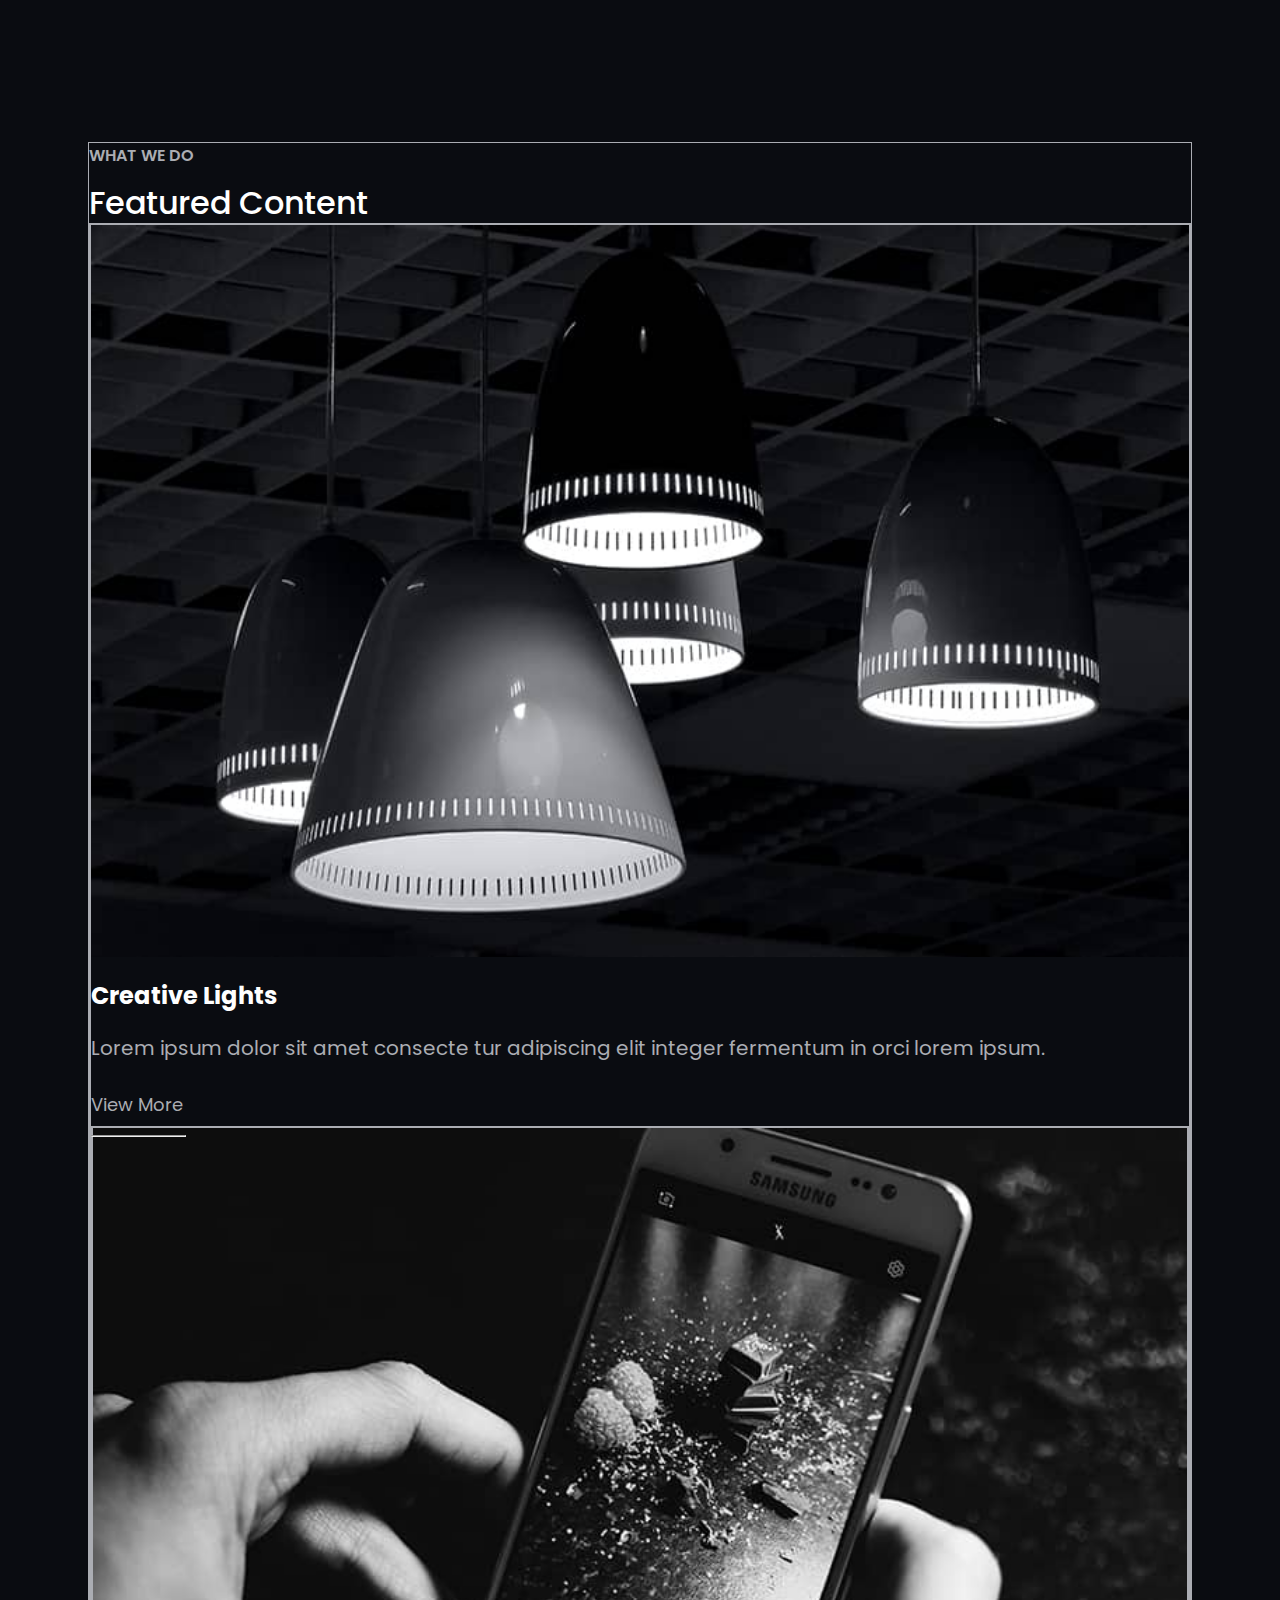
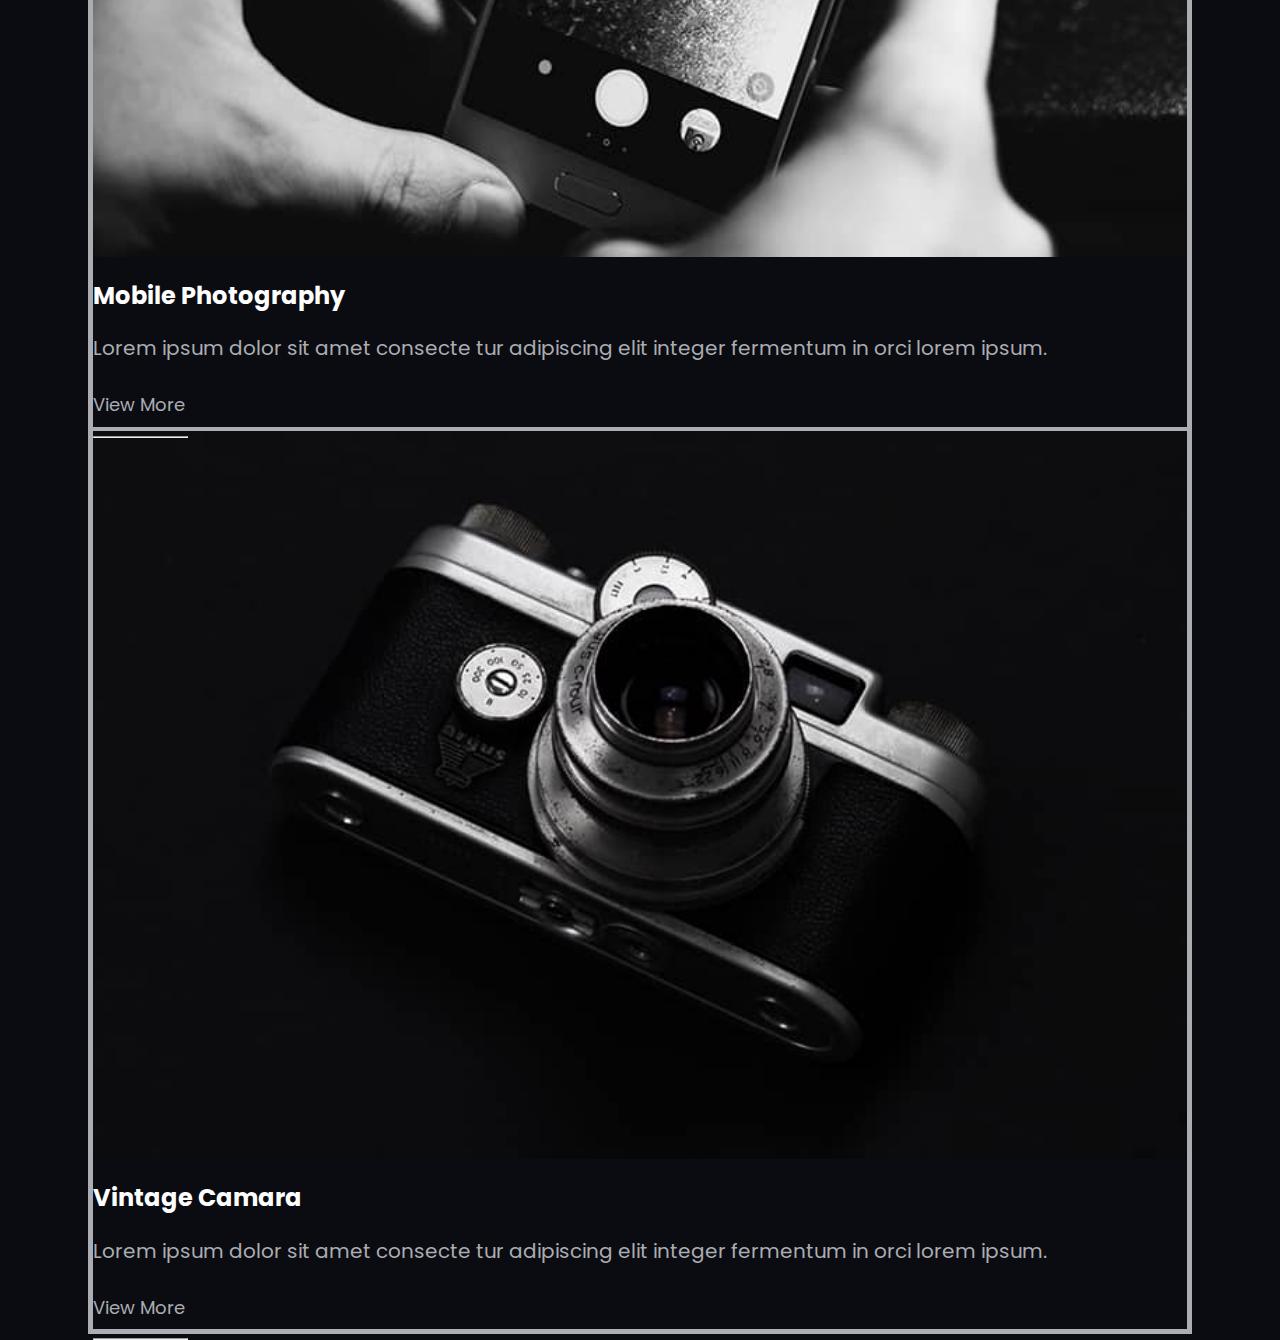
==== commit 9db845ec: "Update-mobile-first" ====
--- a/index.html
+++ b/index.html
@@ -137,6 +137,42 @@
           <p>Members</p>
         </div>
       </section>
+      <!--Featured Container-->
+      <section class="feature-container-layout">
+        <div class="feature-heading-container">
+          <h6>WHAT WE DO</h6>
+          <h2>Featured content</h2>
+        </div>
+        <section class="box">
+          <div class="boxes">
+            <img src="src/img/lamparas.png" alt="lampara" />
+            <h2>Creative Lights</h2>
+            <p>Lorem ipsum dolor sit amet consecte tur adipiscing elit integer fermentum in orci lorem ipsum.</p>
+            <a href="#"
+              >View More
+              <hr width="95px" />
+            </a>
+            <div class="boxes">
+              <img src="src/img/celular.png" alt="celular" />
+              <h2>Mobile Photography</h2>
+              <p>Lorem ipsum dolor sit amet consecte tur adipiscing elit integer fermentum in orci lorem ipsum.</p>
+              <a href="#"
+                >View More
+                <hr width="95px" />
+              </a>
+            </div>
+            <div class="boxes">
+              <img src="src/img/camara.png" alt="camera" />
+              <h2>Vintage Camara</h2>
+              <p>Lorem ipsum dolor sit amet consecte tur adipiscing elit integer fermentum in orci lorem ipsum.</p>
+              <a href="#"
+                >View More
+                <hr width="95px" />
+              </a>
+            </div>
+          </div>
+        </section>
+      </section>
     </section>
   </body>
 </html>
--- a/src/index.css
+++ b/src/index.css
@@ -169,6 +169,27 @@
   font-weight: var(--normal);
   line-height: 2.4em;
   text-transform: capitalize;
+}
+
+hr {
+  position: absolute;
+  text-align: start;
+}
+
+.boxes a:hover {
+  color: var(--primary);
+}
+
+.boxes h2 {
+  font-family: var(--primary-font);
+  font-size: 24px;
+  font-style: normal;
+  font-weight: 700;
+  line-height: 34.32px;
+}
+
+.boxes {
+  border: 2px solid var(--body-text);
 }
 
 a:hover,
@@ -294,6 +315,26 @@
   justify-content: center;
 }
 
+/*=========================
+  Feature Container
+==========================*/
+
+.feature-container-layout {
+  border: 1px solid var(--body-text);
+}
+
+.boxes a:hover {
+  color: var(--primary);
+}
+
+/*.boxes {
+  display: flex;
+  flex-direction: column;
+  gap: 35px;
+  padding: 44px;
+  align-items: flex-start;
+}*/
+
 /*=======================================
     TABLET & DESKTOP BREAKPOINTS
 =========================================*/
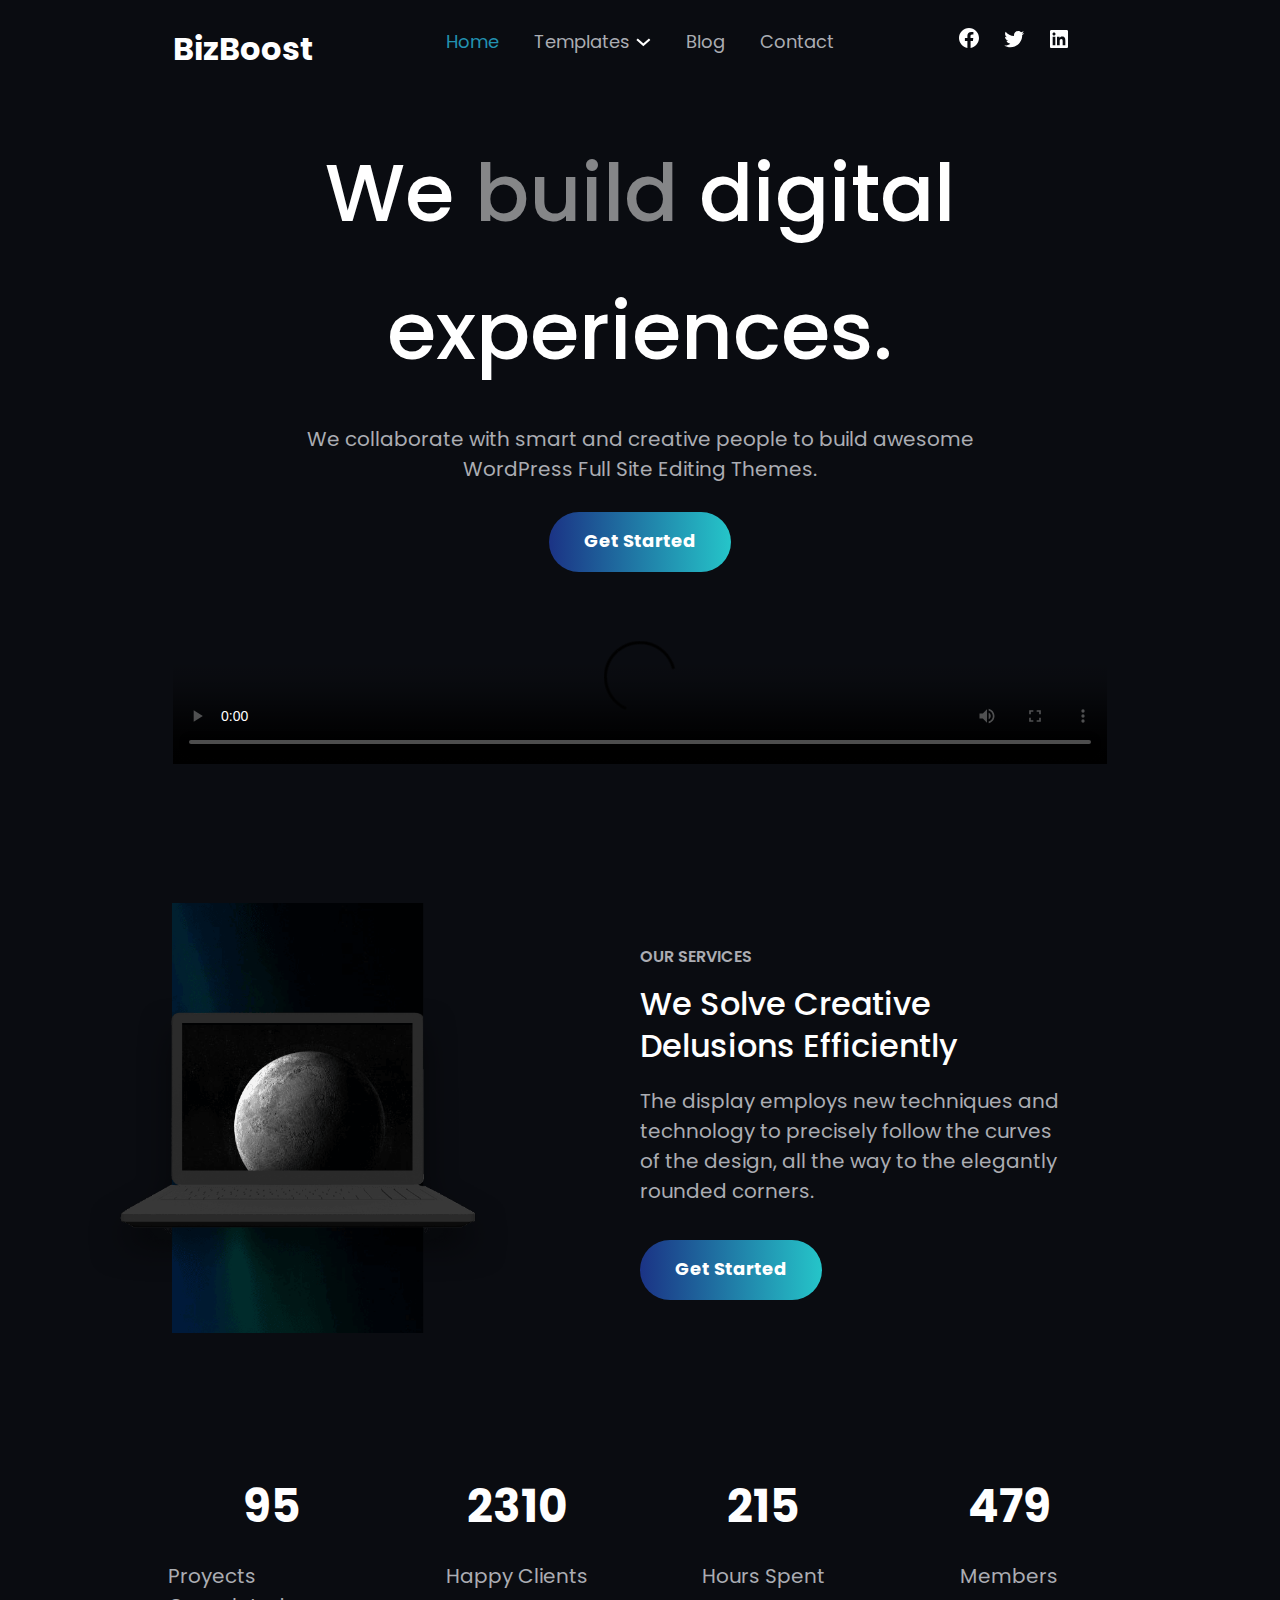
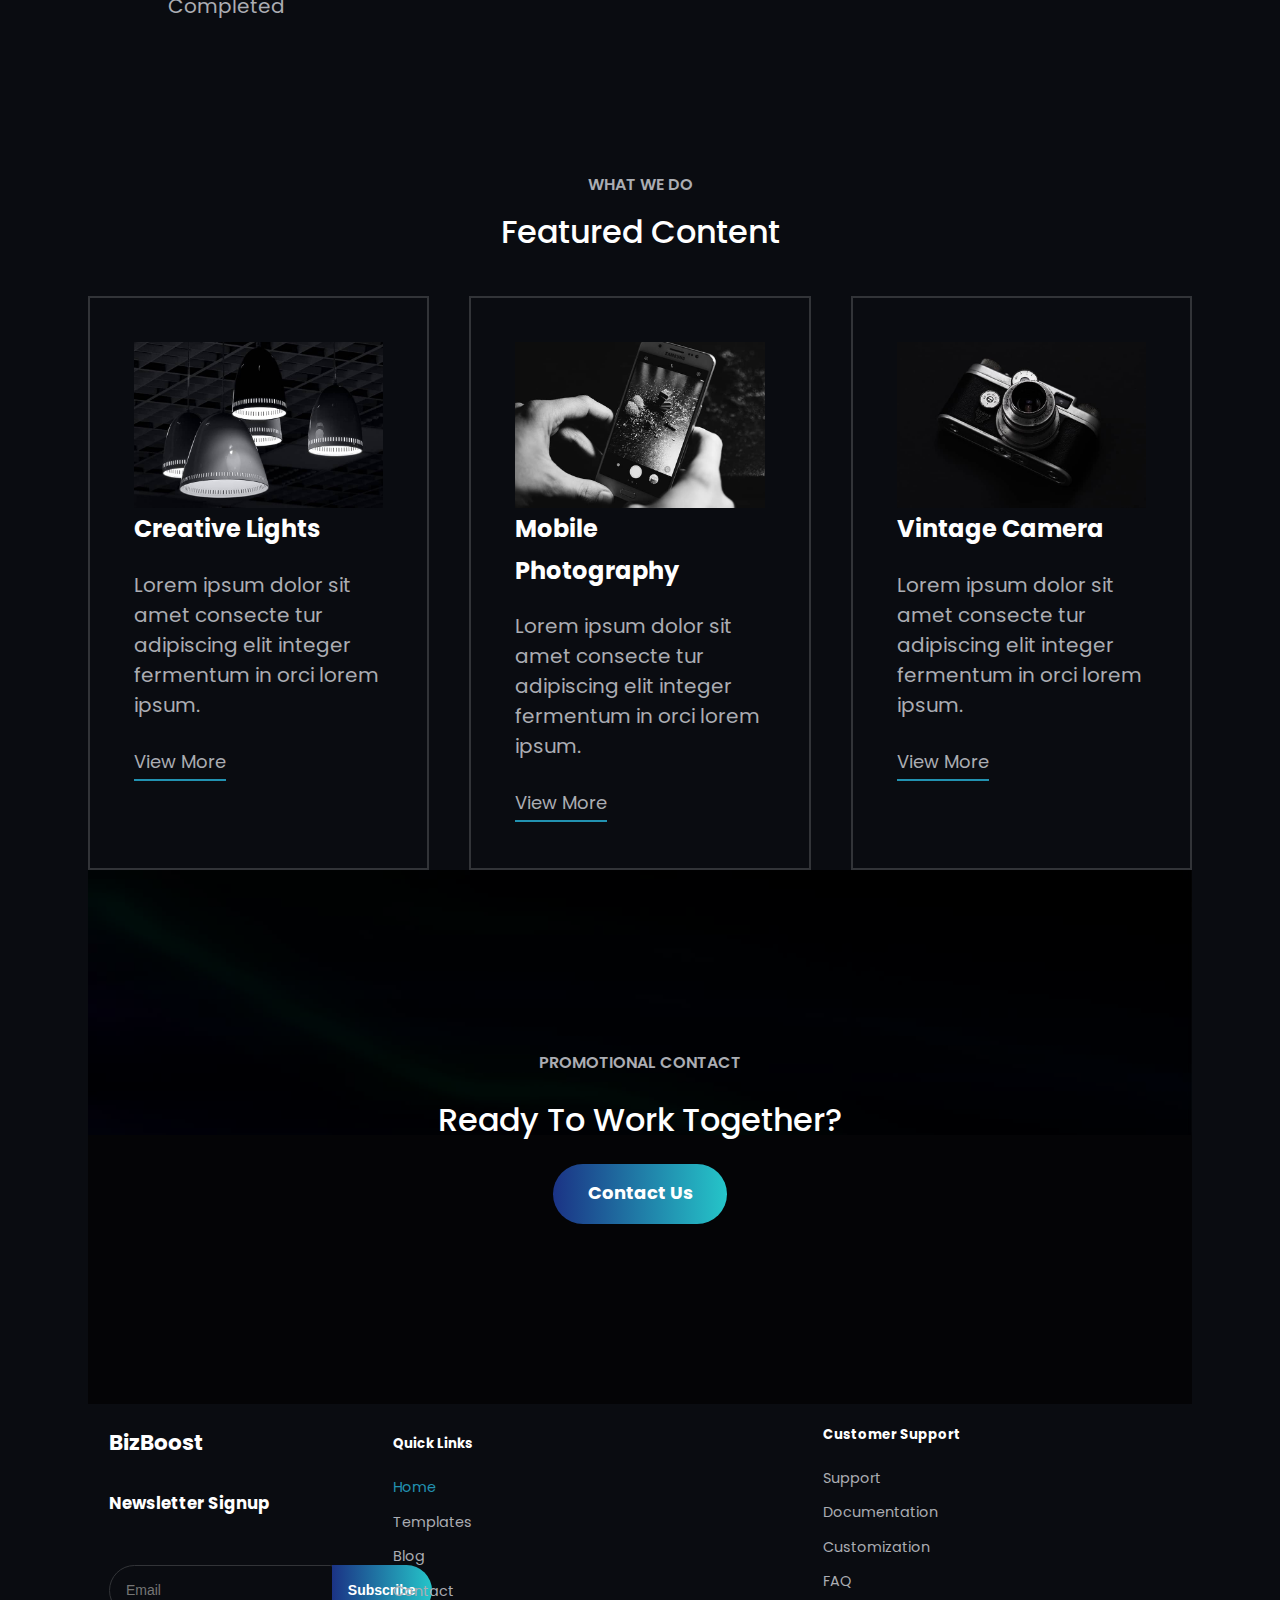
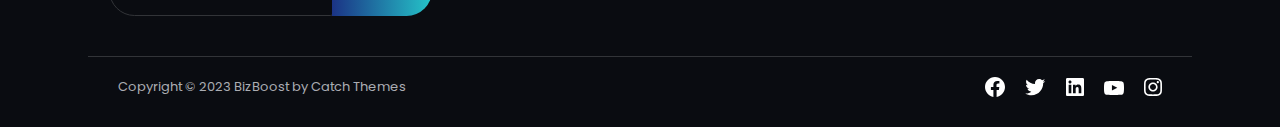
==== commit 1a1478db: "finish" ====
--- a/index.html
+++ b/index.html
@@ -7,6 +7,7 @@
     <link rel="stylesheet" href="https://fonts.googleapis.com/css?family=Poppins:400,500,600,700&display=swap" />
     <link rel="stylesheet" href="src/index.css" />
   </head>
+
   <body>
     <section class="blocks">
       <section class="hero">
@@ -17,7 +18,7 @@
             </a>
           </div>
           <nav class="mobile">
-            <img src="src/img/menu.svg" alt="" />
+            <img src="src/img/menu.svg" alt="menu" />
           </nav>
           <nav class="desktop">
             <ul>
@@ -43,6 +44,7 @@
               <li><a href="#">Contact</a></li>
             </ul>
           </nav>
+
           <div class="social">
             <ul>
               <li>
@@ -92,10 +94,13 @@
           </div>
         </section>
       </section>
+
       <!-- Our Services Section -->
       <section class="our-services">
         <div class="services-figure">
-          <img src="src/img/computador.png" alt="" />
+          <figure>
+            <img src="src/img/computador.png" alt="computador" />
+          </figure>
         </div>
         <div class="our-services-layout">
           <div class="headings">
@@ -104,19 +109,22 @@
           </div>
           <p>
             The display employs new techniques and technology to precisely follow the curves of the design, all the way
-            to the elegantly rounded corners.
+            to the elegantly rounded corners.
           </p>
+
           <div class="our-services-cta">
-            <a href="#" class="gradient-button">Get Started</a>
-          </div>
-        </div>
-      </section>
+            <a href="#" class="gradient-button">get started</a>
+          </div>
+        </div>
+      </section>
+
+      <!-- Big Numbers -->
       <section class="big-numbers">
         <div class="number-box">
           <span class="number">
             <h3>95</h3>
           </span>
-          <p>Projects Completed</p>
+          <p>Proyects Completed</p>
         </div>
         <div class="number-box">
           <span class="number">
@@ -128,7 +136,7 @@
           <span class="number">
             <h3>215</h3>
           </span>
-          <p>Hours Spents</p>
+          <p>Hours Spent</p>
         </div>
         <div class="number-box">
           <span class="number">
@@ -137,42 +145,128 @@
           <p>Members</p>
         </div>
       </section>
-      <!--Featured Container-->
-      <section class="feature-container-layout">
-        <div class="feature-heading-container">
+
+      <!-- Featured Content Section  -->
+      <section class="featured-content-layout">
+        <div class="featured-content">
           <h6>WHAT WE DO</h6>
-          <h2>Featured content</h2>
-        </div>
-        <section class="box">
-          <div class="boxes">
-            <img src="src/img/lamparas.png" alt="lampara" />
-            <h2>Creative Lights</h2>
+          <h2>Featured Content</h2>
+        </div>
+        <div class="boxes">
+          <div class="box">
+            <figure>
+              <img src="src/img/lamparas.png" alt="Lampara" />
+            </figure>
+            <h4>Creative Lights</h4>
             <p>Lorem ipsum dolor sit amet consecte tur adipiscing elit integer fermentum in orci lorem ipsum.</p>
-            <a href="#"
-              >View More
-              <hr width="95px" />
+            <a href="View More">View More </a>
+          </div>
+
+          <div class="box">
+            <figure>
+              <img src="src/img/celular.png" alt="celular" />
+            </figure>
+            <h4>Mobile Photography</h4>
+            <p>Lorem ipsum dolor sit amet consecte tur adipiscing elit integer fermentum in orci lorem ipsum.</p>
+            <a href="View More">View More </a>
+          </div>
+
+          <div class="box">
+            <figure>
+              <img src="src/img/camara.png" alt="camara" />
+            </figure>
+            <h4>Vintage Camera</h4>
+            <p>Lorem ipsum dolor sit amet consecte tur adipiscing elit integer fermentum in orci lorem ipsum.</p>
+            <a href="View More">View More </a>
+          </div>
+        </div>
+      </section>
+      <section class="promotional-container-layout">
+        <span class="overlay"></span>
+        <img src="src/img/striped-bg.svg" alt="" />
+        <div class="promotional-container">
+          <h6>PROMOTIONAL CONTACT</h6>
+          <h2>Ready To Work Together?</h2>
+          <a href="#" class="gradient-button">Contact Us</a>
+        </div>
+      </section>
+
+      <!-- Footer -->
+      <footer>
+        <div class="footer">
+          <div class="newsletter">
+            <a href="/">
+              <h4>BizBoost</h4>
             </a>
-            <div class="boxes">
-              <img src="src/img/celular.png" alt="celular" />
-              <h2>Mobile Photography</h2>
-              <p>Lorem ipsum dolor sit amet consecte tur adipiscing elit integer fermentum in orci lorem ipsum.</p>
-              <a href="#"
-                >View More
-                <hr width="95px" />
-              </a>
-            </div>
-            <div class="boxes">
-              <img src="src/img/camara.png" alt="camera" />
-              <h2>Vintage Camara</h2>
-              <p>Lorem ipsum dolor sit amet consecte tur adipiscing elit integer fermentum in orci lorem ipsum.</p>
-              <a href="#"
-                >View More
-                <hr width="95px" />
-              </a>
-            </div>
-          </div>
-        </section>
-      </section>
+              <div class="newsletter-signup">
+                <h5>Newsletter Signup</h5>
+                <div class="cta">
+                  <input type="email" name="email" id="email" placeholder="Email" />
+                  <button class="gradient-button email-btn">Subscribe</button>
+                </div>
+              </div>
+          </div>
+          <div>
+            <div class="footer-links">
+              <h5>Quick Links</h5>
+              <ul>
+                <li><a href="#" class="selected"> Home</a></li>
+                <li><a href="#"> Templates</a></li>
+                <li><a href="#"> blog</a></li>
+                <li><a href="#"> Contact</a></li>
+              </ul>
+            </div>
+            <div class="footer-support">
+              <h5>Customer Support</h5>
+              <ul>
+                <li><a href="#"> Support</a></li>
+                <li><a href="#"> Documentation</a></li>
+                <li><a href="#"> Customization</a></li>
+                <li><a href="#"> FAQ</a></li>
+              </ul>
+            </div>
+          </div>
+        </div>
+        <div class="copyright">
+          Copyright © 2023 BizBoost by Catch Themes
+
+            <div class="footer-social">
+              <ul>
+                <li>
+                  <div class="circle-social"></div>
+                  <a href="#">
+                    <img src="src/img/facebook.svg" alt="fb" />
+                  </a>
+                </li>
+                <li>
+                  <div class="circle-social"></div>
+                  <a href="#">
+                    <img src="src/img/twitter.svg" alt="twitter" />
+                  </a>
+                </li>
+                <li>
+                  <div class="circle-social"></div>
+                  <a href="#">
+                    <img src="src/img/linkedin.svg" alt="linkedIn" />
+                  </a>
+                </li>
+                <li>
+                <div class="circle-social"></div>
+                  <a href="#">
+                    <img src="src/img/youtube.svg" alt="Youtube" />
+                  </a>
+                </li>
+                <li>
+                <div class="circle-social"></div>
+                  <a href="#">
+                    <img src="src/img/ig.svg" alt="Instagram" />
+                  </a>
+                </li>
+              </ul>
+            </div>
+          </div>
+        </div>
+      </footer>
     </section>
   </body>
 </html>
--- a/src/index.css
+++ b/src/index.css
@@ -131,6 +131,11 @@
   font-weight: var(--bold);
 }
 
+h4 {
+  font-size: 1.2em;
+  line-height: 1.72em;
+}
+
 h4,
 h5 {
   font-weight: var(--bold);
@@ -169,27 +174,6 @@
   font-weight: var(--normal);
   line-height: 2.4em;
   text-transform: capitalize;
-}
-
-hr {
-  position: absolute;
-  text-align: start;
-}
-
-.boxes a:hover {
-  color: var(--primary);
-}
-
-.boxes h2 {
-  font-family: var(--primary-font);
-  font-size: 24px;
-  font-style: normal;
-  font-weight: 700;
-  line-height: 34.32px;
-}
-
-.boxes {
-  border: 2px solid var(--body-text);
 }
 
 a:hover,
@@ -294,6 +278,11 @@
   object-fit: cover;
 }
 
+/* .our-services *,
+.big-numbers * {
+  border: 1px solid var(--body-text);
+} */
+
 .our-services {
   margin: 42px 0;
 }
@@ -315,25 +304,210 @@
   justify-content: center;
 }
 
-/*=========================
-  Feature Container
-==========================*/
-
-.feature-container-layout {
+/*=======================================
+   FEATURED CONTENT
+=========================================*/
+
+/* .featured-content-layout * {
   border: 1px solid var(--body-text);
-}
-
-.boxes a:hover {
+} */
+
+.featured-content-layout {
+  display: flex;
+  flex-direction: column;
+  gap: 44px;
+}
+
+.featured-content {
+  text-align: center;
+}
+
+/*.featured-content h2 {
+  font-size: 32px;
+}*/
+
+.box a {
+  position: relative;
+}
+
+.box img {
+  height: auto;
+  width: 100%;
+  vertical-align: bottom;
+}
+
+.box:hover img {
+  transform: scale(1.1);
+  transition: all 0.5s ease-in-out;
+  opacity: 0.5;
+}
+
+.box figure {
+  overflow: hidden;
+}
+
+/*hr {
+  position: absolute;
+  top: 17px;
+  text-align: start;
+  border-color: var(--gradient-end);
+  width: 95px;
+}*/
+
+.boxes {
+  display: flex;
+  flex-direction: column;
+  gap: 39.9px;
+}
+
+.boxes .box {
+  padding: 44px;
+  border: 2px solid var(--border-color);
+}
+
+.box a::after {
+  content: "";
+  border-bottom: 2px solid var(--primary);
+  position: absolute;
+  width: 100%;
+  height: 2px;
+  left: 0;
+  bottom: -7px;
+}
+
+/* Promotional Container */
+
+.promotional-container-layout {
+  text-align: center;
+  padding: 74px 50px;
+  position: relative;
+}
+
+.promotional-container-layout img {
+  width: 100%;
+  position: absolute;
+  left: 0;
+  top: 0;
+  margin: 0;
+  padding: 0;
+  object-fit: cover;
+  z-index: 0;
+}
+
+.promotional-container-layout .promotional-container {
+  position: relative;
+  z-index: 1;
+}
+
+.promotional-container h2 {
+  padding: 10px 0;
+}
+
+.overlay {
+  z-index: 1;
+  position: absolute;
+  left: 0;
+  top: 0;
+  margin: 0;
+  padding: 0;
+  background-color: #000;
+  width: 100%;
+  height: 100%;
+  opacity: 0.6;
+}
+
+/* Footer */
+
+#email {
+  font-size: 0.7em;
+  padding: 16.1px;
+  background-color: transparent;
+  border-radius: 4px;
+  border: 1px solid var(--border-color);
+  color: #fff;
+  border-bottom-left-radius: 30px;
+  border-top-left-radius: 30px;
+  width: 225px;
+}
+
+.email-btn {
+  font-size: 0.7em;
+  border-top-left-radius: 0px;
+  border-bottom-left-radius: 0px;
+  border-top-right-radius: 30px;
+  border-bottom-right-radius: 30px;
+  border: 0;
+  padding: 14px 16px 13.7px;
+  margin-left: -7px;
+}
+
+.cta {
+  padding: 5px 0 40px;
+}
+
+.footer {
+  display: flex;
+  flex-direction: column;
+  padding: 20px 30px 0;
+}
+
+footer:first-child {
+  flex: 1;
+}
+
+footer:last-child {
+  flex: 2;
+}
+
+.newsletter {
+  flex-direction: column;
+}
+
+.newsletter h5 {
+  padding-top: 30px;
+  padding-bottom: 30px;
+}
+
+.footer-links ul {
+  flex-direction: column;
+}
+
+.footer-links {
+  font-size: 0.8em;
+}
+
+.footer-support ul {
+  flex-direction: column;
+}
+
+.footer-support {
+  font-size: 0.8em;
+}
+
+.selected {
   color: var(--primary);
 }
 
-/*.boxes {
-  display: flex;
-  flex-direction: column;
-  gap: 35px;
-  padding: 44px;
-  align-items: flex-start;
-}*/
+.footer-social {
+  display: flex;
+  justify-content: flex-start;
+}
+
+.footer-social ul {
+  gap: 20px;
+}
+
+.footer-social li {
+  display: flex;
+  align-items: center;
+}
+.copyright {
+  display: flex;
+  flex-direction: column;
+  font-size: 0.65em;
+  border-top: 1px solid var(--border-color);
+  padding: 20px 30px;
+}
 
 /*=======================================
     TABLET & DESKTOP BREAKPOINTS
@@ -464,4 +638,103 @@
     align-items: flex-start;
     justify-content: center;
   }
-}
+
+  .featured-content-layout {
+    gap: 44px;
+  }
+
+  .featured-content-layout > * {
+    flex: 1;
+  }
+
+  /*.featured-content h2 {
+    font-size: 32px;
+  }*/
+
+  .boxes {
+    flex-direction: row;
+  }
+
+  .box a:hover::after {
+    content: "";
+    border-bottom: 2px solid var(--primary);
+    position: absolute;
+    width: 30%;
+    height: 2px;
+    left: 0;
+    bottom: -7px;
+    transition: all 0.5s ease;
+  }
+
+  /* Promotional Container */
+
+  .promotional-container-layout {
+    text-align: center;
+    padding: 180px 50px;
+    position: relative;
+  }
+
+  /* Footer */
+
+  .footer {
+    display: flex;
+    flex-direction: row;
+    justify-content: space-around;
+  }
+
+  .newsletter {
+    flex-direction: column;
+    margin-left: -200px;
+  }
+
+  .footer-links {
+    flex-direction: column;
+    margin-top: 10px;
+    margin-left: -420px;
+  }
+
+  .footer-support {
+    flex-direction: column;
+    margin: 10px;
+    margin-top: -200px;
+  }
+
+  .footer-links {
+    display: block;
+  }
+
+  .selected {
+    color: var(--primary);
+  }
+
+  .circle-social {
+    width: 42px;
+    height: 42px;
+    border-radius: 50%;
+    position: absolute;
+    left: -11px;
+    top: -10px;
+  }
+
+  .circle-social:hover {
+    background: rgba(255, 255, 255, 0.25);
+  }
+
+  .copyright {
+    flex-direction: row;
+  }
+
+  .copyright > * {
+    flex: 1;
+  }
+
+  .footer-social {
+    text-align: right;
+    justify-content: flex-end;
+    align-items: flex-start;
+  }
+
+  .footer-social ul {
+    margin: 0;
+  }
+}
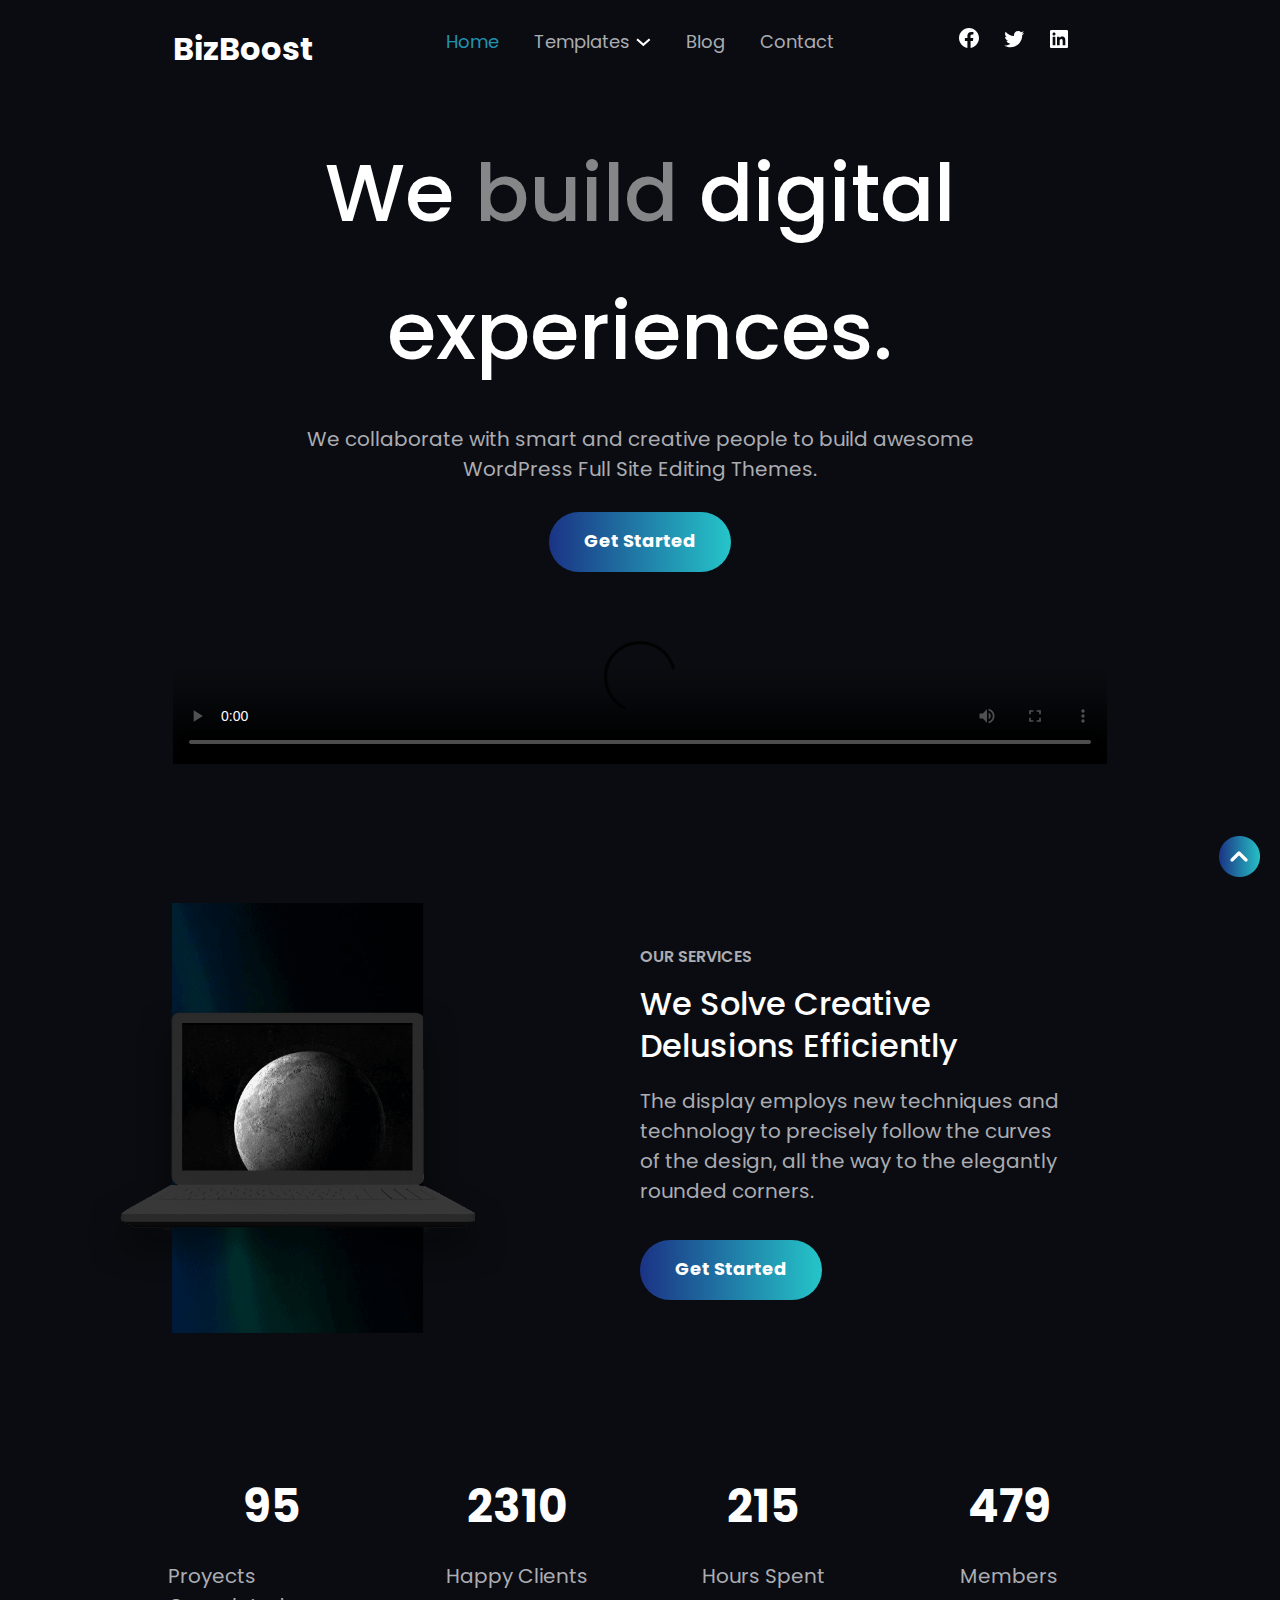
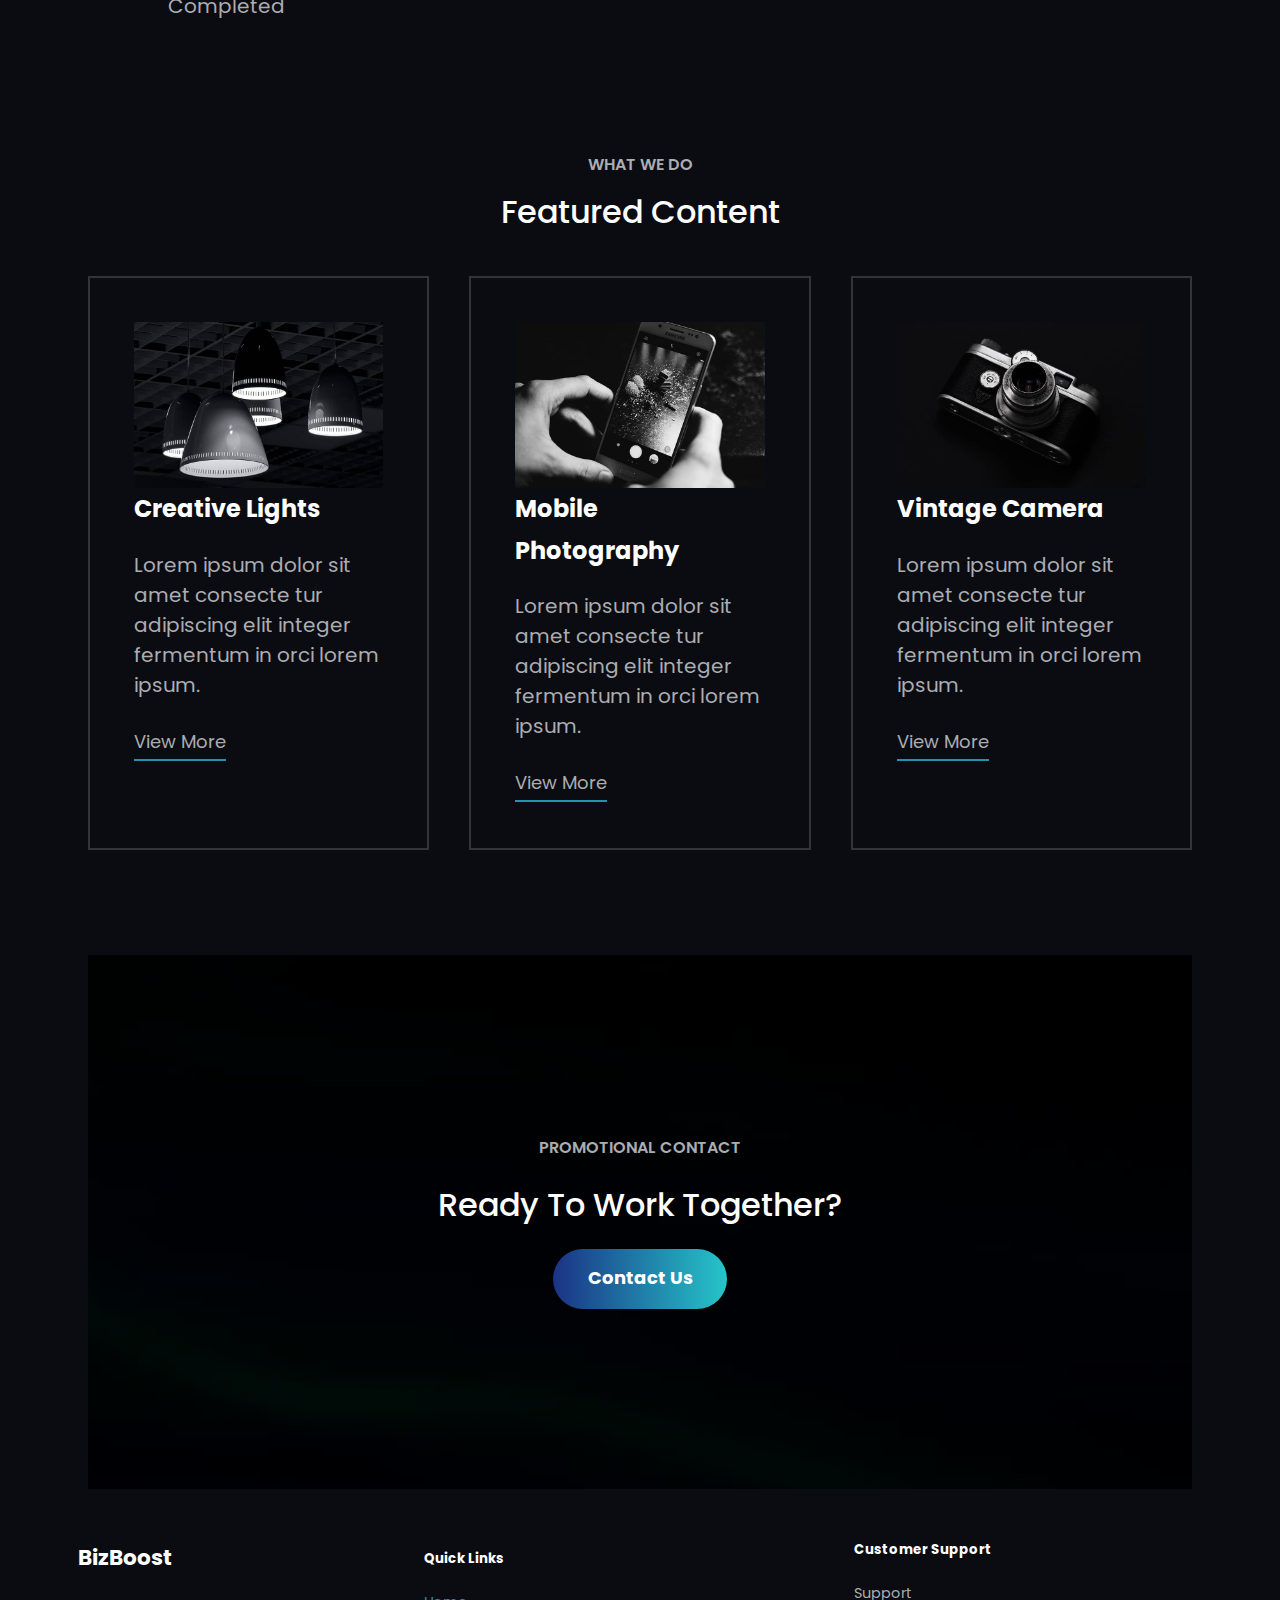
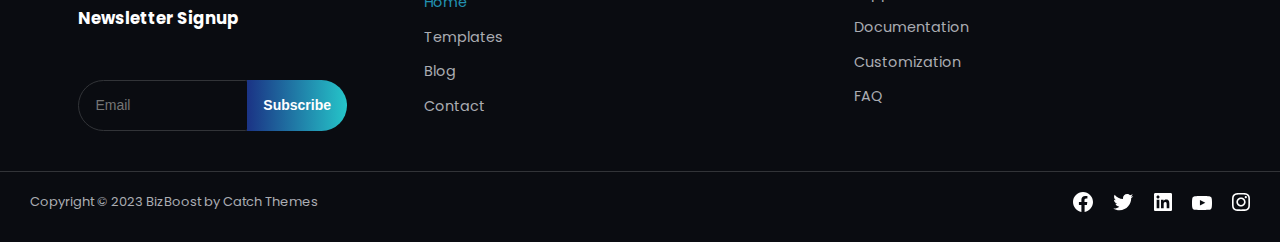
==== commit 779acccd: "finish bizboost" ====
--- a/index.html
+++ b/index.html
@@ -190,83 +190,88 @@
           <a href="#" class="gradient-button">Contact Us</a>
         </div>
       </section>
-
-      <!-- Footer -->
-      <footer>
-        <div class="footer">
-          <div class="newsletter">
-            <a href="/">
-              <h4>BizBoost</h4>
-            </a>
-              <div class="newsletter-signup">
-                <h5>Newsletter Signup</h5>
-                <div class="cta">
-                  <input type="email" name="email" id="email" placeholder="Email" />
-                  <button class="gradient-button email-btn">Subscribe</button>
+    </section>
+          <!-- Footer -->
+          <footer>
+            <div class="footer">
+              <div class="newsletter">
+                <a href="/">
+                  <h4>BizBoost</h4>
+                </a>
+                  <div class="newsletter-signup">
+                    <h5>Newsletter Signup</h5>
+                    <div class="cta">
+                      <input type="email" name="email" id="email" placeholder="Email" />
+                      <button class="gradient-button email-btn">Subscribe</button>
+                    </div>
+                  </div>
+              </div>
+              <div>
+                <div class="footer-links">
+                  <h5>Quick Links</h5>
+                  <ul>
+                    <li><a href="#" class="selected"> Home</a></li>
+                    <li><a href="#"> Templates</a></li>
+                    <li><a href="#"> blog</a></li>
+                    <li><a href="#"> Contact</a></li>
+                  </ul>
+                </div>
+                <div class="footer-support">
+                  <h5>Customer Support</h5>
+                  <ul>
+                    <li><a href="#"> Support</a></li>
+                    <li><a href="#"> Documentation</a></li>
+                    <li><a href="#"> Customization</a></li>
+                    <li><a href="#"> FAQ</a></li>
+                  </ul>
                 </div>
               </div>
-          </div>
-          <div>
-            <div class="footer-links">
-              <h5>Quick Links</h5>
-              <ul>
-                <li><a href="#" class="selected"> Home</a></li>
-                <li><a href="#"> Templates</a></li>
-                <li><a href="#"> blog</a></li>
-                <li><a href="#"> Contact</a></li>
-              </ul>
-            </div>
-            <div class="footer-support">
-              <h5>Customer Support</h5>
-              <ul>
-                <li><a href="#"> Support</a></li>
-                <li><a href="#"> Documentation</a></li>
-                <li><a href="#"> Customization</a></li>
-                <li><a href="#"> FAQ</a></li>
-              </ul>
-            </div>
-          </div>
-        </div>
-        <div class="copyright">
-          Copyright © 2023 BizBoost by Catch Themes
-
-            <div class="footer-social">
-              <ul>
-                <li>
-                  <div class="circle-social"></div>
-                  <a href="#">
-                    <img src="src/img/facebook.svg" alt="fb" />
-                  </a>
-                </li>
-                <li>
-                  <div class="circle-social"></div>
-                  <a href="#">
-                    <img src="src/img/twitter.svg" alt="twitter" />
-                  </a>
-                </li>
-                <li>
-                  <div class="circle-social"></div>
-                  <a href="#">
-                    <img src="src/img/linkedin.svg" alt="linkedIn" />
-                  </a>
-                </li>
-                <li>
-                <div class="circle-social"></div>
-                  <a href="#">
-                    <img src="src/img/youtube.svg" alt="Youtube" />
-                  </a>
-                </li>
-                <li>
-                <div class="circle-social"></div>
-                  <a href="#">
-                    <img src="src/img/ig.svg" alt="Instagram" />
-                  </a>
-                </li>
-              </ul>
-            </div>
-          </div>
-        </div>
-      </footer>
-    </section>
+            </div>
+            <div class="copyright">
+              Copyright © 2023 BizBoost by Catch Themes
+    
+                <div class="footer-social">
+                  <ul>
+                    <li>
+                      <div class="circle-social"></div>
+                      <a href="#">
+                        <img src="./src/img/facebook.svg" alt="facebook" />
+                      </a>
+                    </li>
+                    <li>
+                      <div class="circle-social"></div>
+                      <a href="#">
+                        <img src="./src/img/twitter.svg" alt="twitter" />
+                      </a>
+                    </li>
+                    <li>
+                      <div class="circle-social"></div>
+                      <a href="#">
+                        <img src="./src/img/linkedin.svg" alt="linkedIn" />
+                      </a>
+                    </li>
+                    <li>
+                    <div class="circle-social"></div>
+                      <a href="#">
+                        <img src="./src/img/youtube.svg" alt="Youtube" />
+                      </a>
+                    </li>
+                    <li>
+                    <div class="circle-social"></div>
+                      <a href="#">
+                        <img src="./src/img/ig.svg" alt="Instagram" />
+                      </a>
+                    </li>
+                  </ul>
+                </div>
+              </div>
+            </div>
+          </footer>
+        </section>
+        <div>
+          <span class="to-top">
+            <img src="./src/img/scroll-top.png" alt="scroll-top">
+          </span>
+        </div>
   </body>
 </html>
--- a/src/index.css
+++ b/src/index.css
@@ -320,6 +320,7 @@
 
 .featured-content {
   text-align: center;
+  margin-top: -20px;
 }
 
 /*.featured-content h2 {
@@ -336,7 +337,7 @@
   vertical-align: bottom;
 }
 
-.box:hover img {
+.box :hover img {
   transform: scale(1.1);
   transition: all 0.5s ease-in-out;
   opacity: 0.5;
@@ -381,10 +382,13 @@
   text-align: center;
   padding: 74px 50px;
   position: relative;
+  margin-top: 105px;
+  margin-bottom: 30px;
 }
 
 .promotional-container-layout img {
   width: 100%;
+  height: 100%;
   position: absolute;
   left: 0;
   top: 0;
@@ -427,7 +431,7 @@
   color: #fff;
   border-bottom-left-radius: 30px;
   border-top-left-radius: 30px;
-  width: 225px;
+  width: 171px;
 }
 
 .email-btn {
@@ -509,6 +513,13 @@
   padding: 20px 30px;
 }
 
+.to-top {
+  position: fixed;
+  right: 20px;
+  bottom: 15px;
+  z-index: 999;
+}
+
 /*=======================================
     TABLET & DESKTOP BREAKPOINTS
 =========================================*/
@@ -699,7 +710,7 @@
     margin-top: -200px;
   }
 
-  .footer-links {
+  .links-block {
     display: block;
   }
 
@@ -737,4 +748,11 @@
   .footer-social ul {
     margin: 0;
   }
-}
+
+  .to-top {
+    position: fixed;
+    right: 20px;
+    bottom: 15px;
+    z-index: 999;
+  }
+}
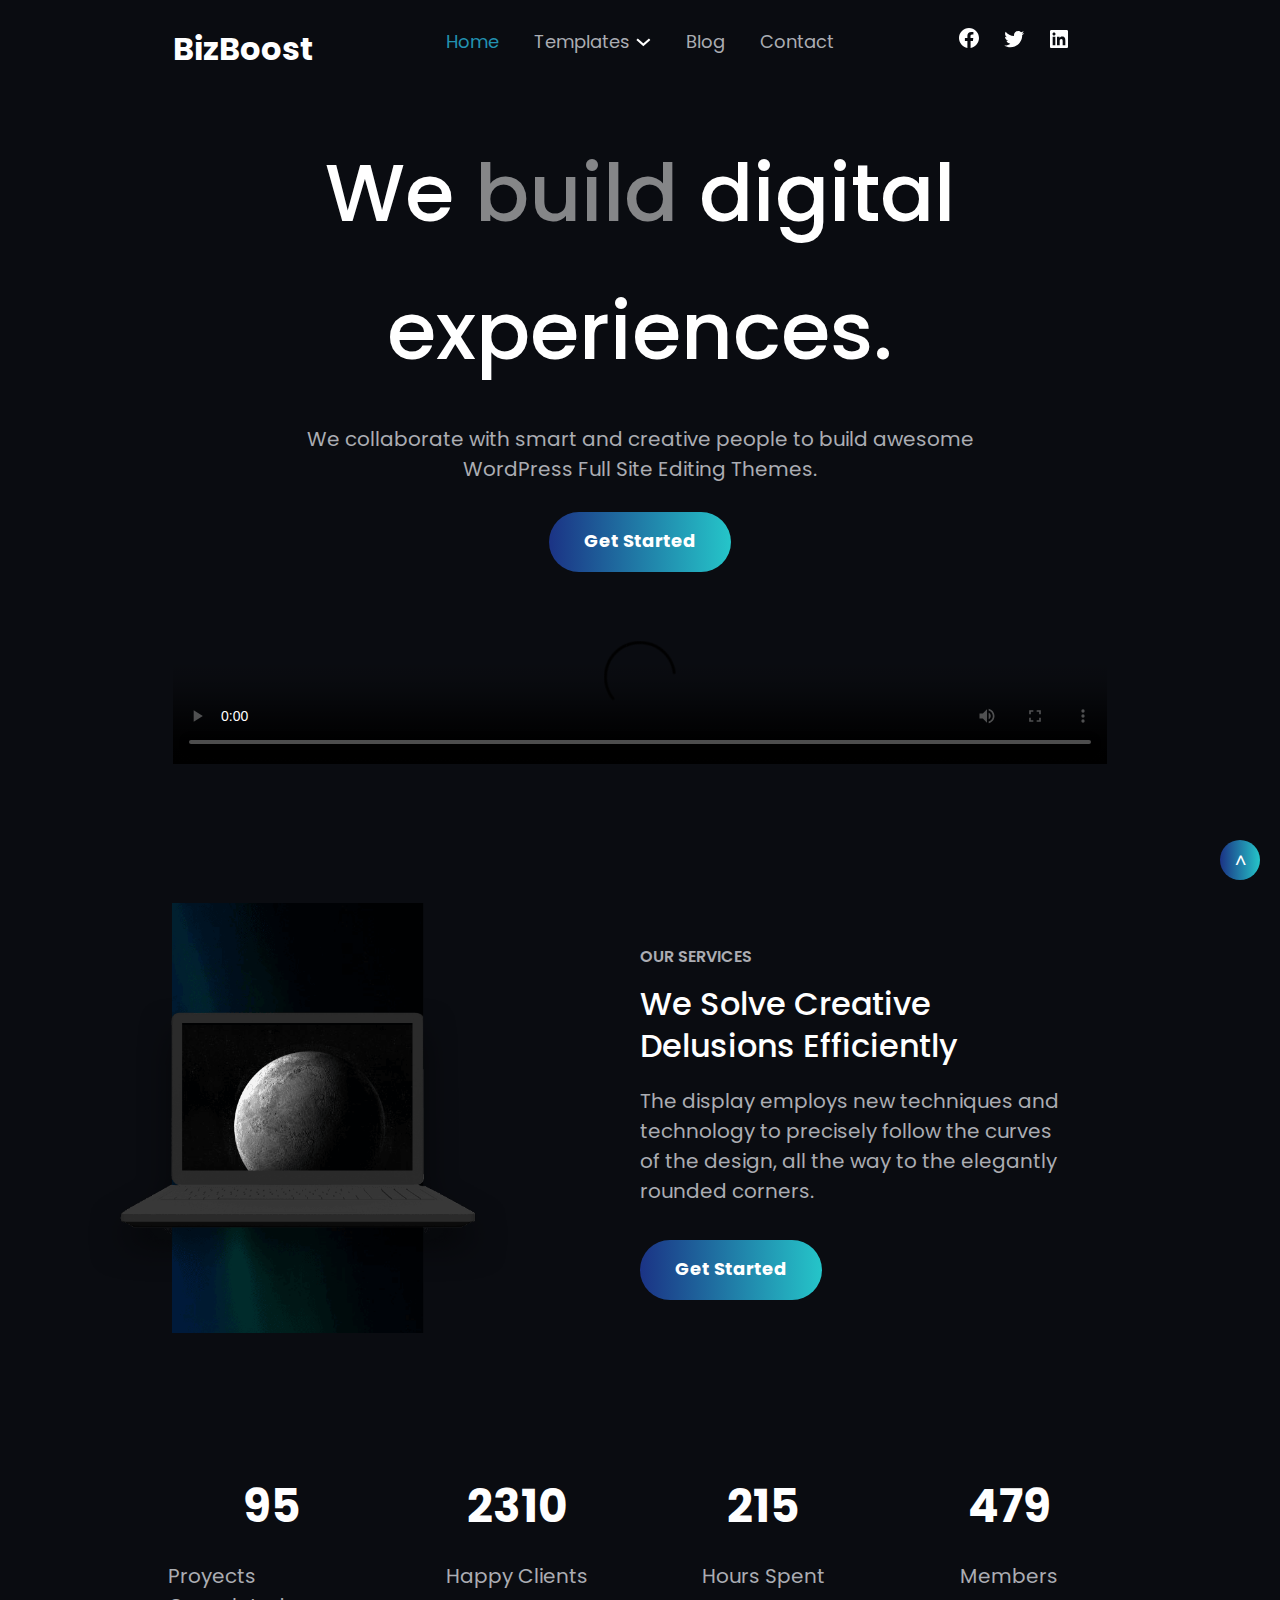
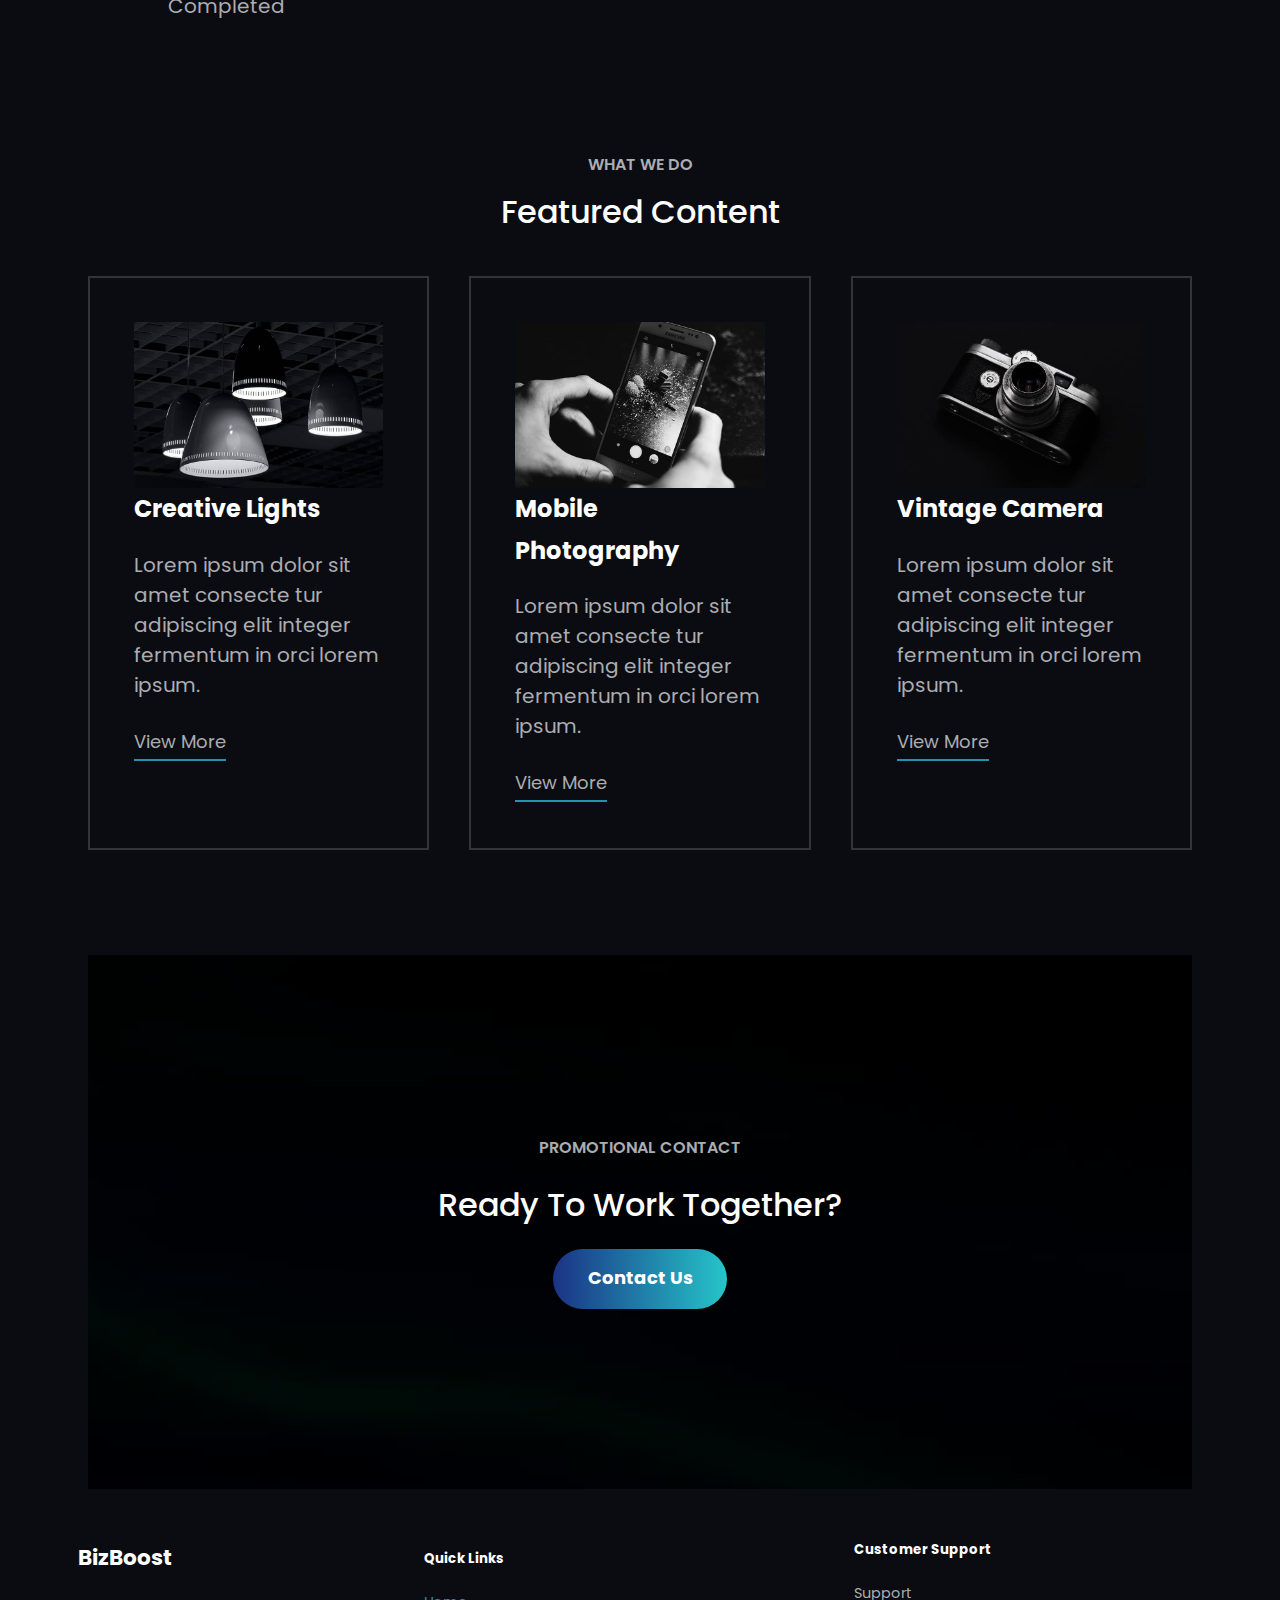
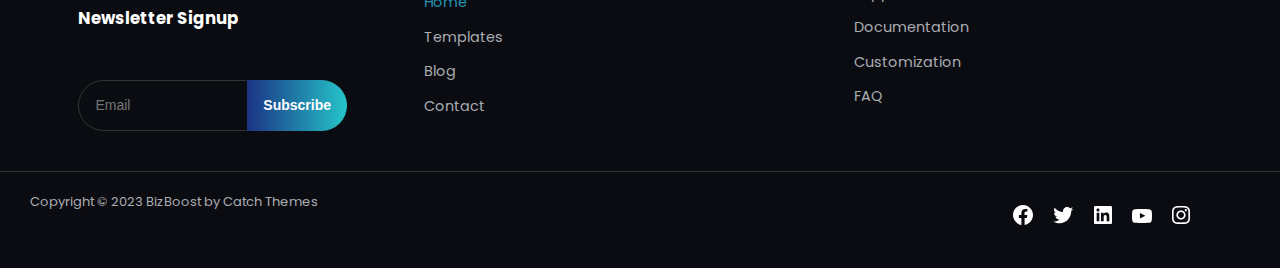
==== commit d8bb79b3: "finish Bizboost" ====
--- a/index.html
+++ b/index.html
@@ -268,10 +268,13 @@
             </div>
           </footer>
         </section>
-        <div>
+        <!--<div>
           <span class="to-top">
             <img src="./src/img/scroll-top.png" alt="scroll-top">
           </span>
+        </div>-->
+        <div>
+          <a class="float" href="/"> ^ </a>
         </div>
   </body>
 </html>
--- a/src/index.css
+++ b/src/index.css
@@ -513,11 +513,31 @@
   padding: 20px 30px;
 }
 
-.to-top {
+/* .to-top {
   position: fixed;
   right: 20px;
   bottom: 15px;
   z-index: 999;
+} */
+
+.float {
+  position: fixed;
+  text-align: center;
+  vertical-align: middle;
+  color: #fff;
+  width: 40px;
+  height: 40px;
+  border-radius: 50%;
+  background: linear-gradient(
+    90deg,
+    var(--gradient-start) 0%,
+    var(--gradient-end) 100%
+  );
+  bottom: 0;
+  right: 0;
+  z-index: 9999;
+  margin: 20px;
+  padding: 0px;
 }
 
 /*=======================================
@@ -746,13 +766,38 @@
   }
 
   .footer-social ul {
-    margin: 0;
-  }
-
-  .to-top {
+    margin-right: 60px;
+  }
+
+  /* .to-top {
     position: fixed;
     right: 20px;
     bottom: 15px;
     z-index: 999;
-  }
-}
+  } */
+
+  .float {
+    position: fixed;
+    text-align: center;
+    vertical-align: middle;
+    color: #fff;
+    width: 40px;
+    height: 40px;
+    border-radius: 50%;
+    background: linear-gradient(
+      90deg,
+      var(--gradient-start) 0%,
+      var(--gradient-end) 100%
+    );
+    bottom: 0;
+    right: 0;
+    z-index: 9999;
+    margin: 20px;
+    padding: 0px;
+  }
+  .float:hover {
+    background: var(--white);
+    color: var(--background);
+    transition: all 0.8s ease;
+  }
+}
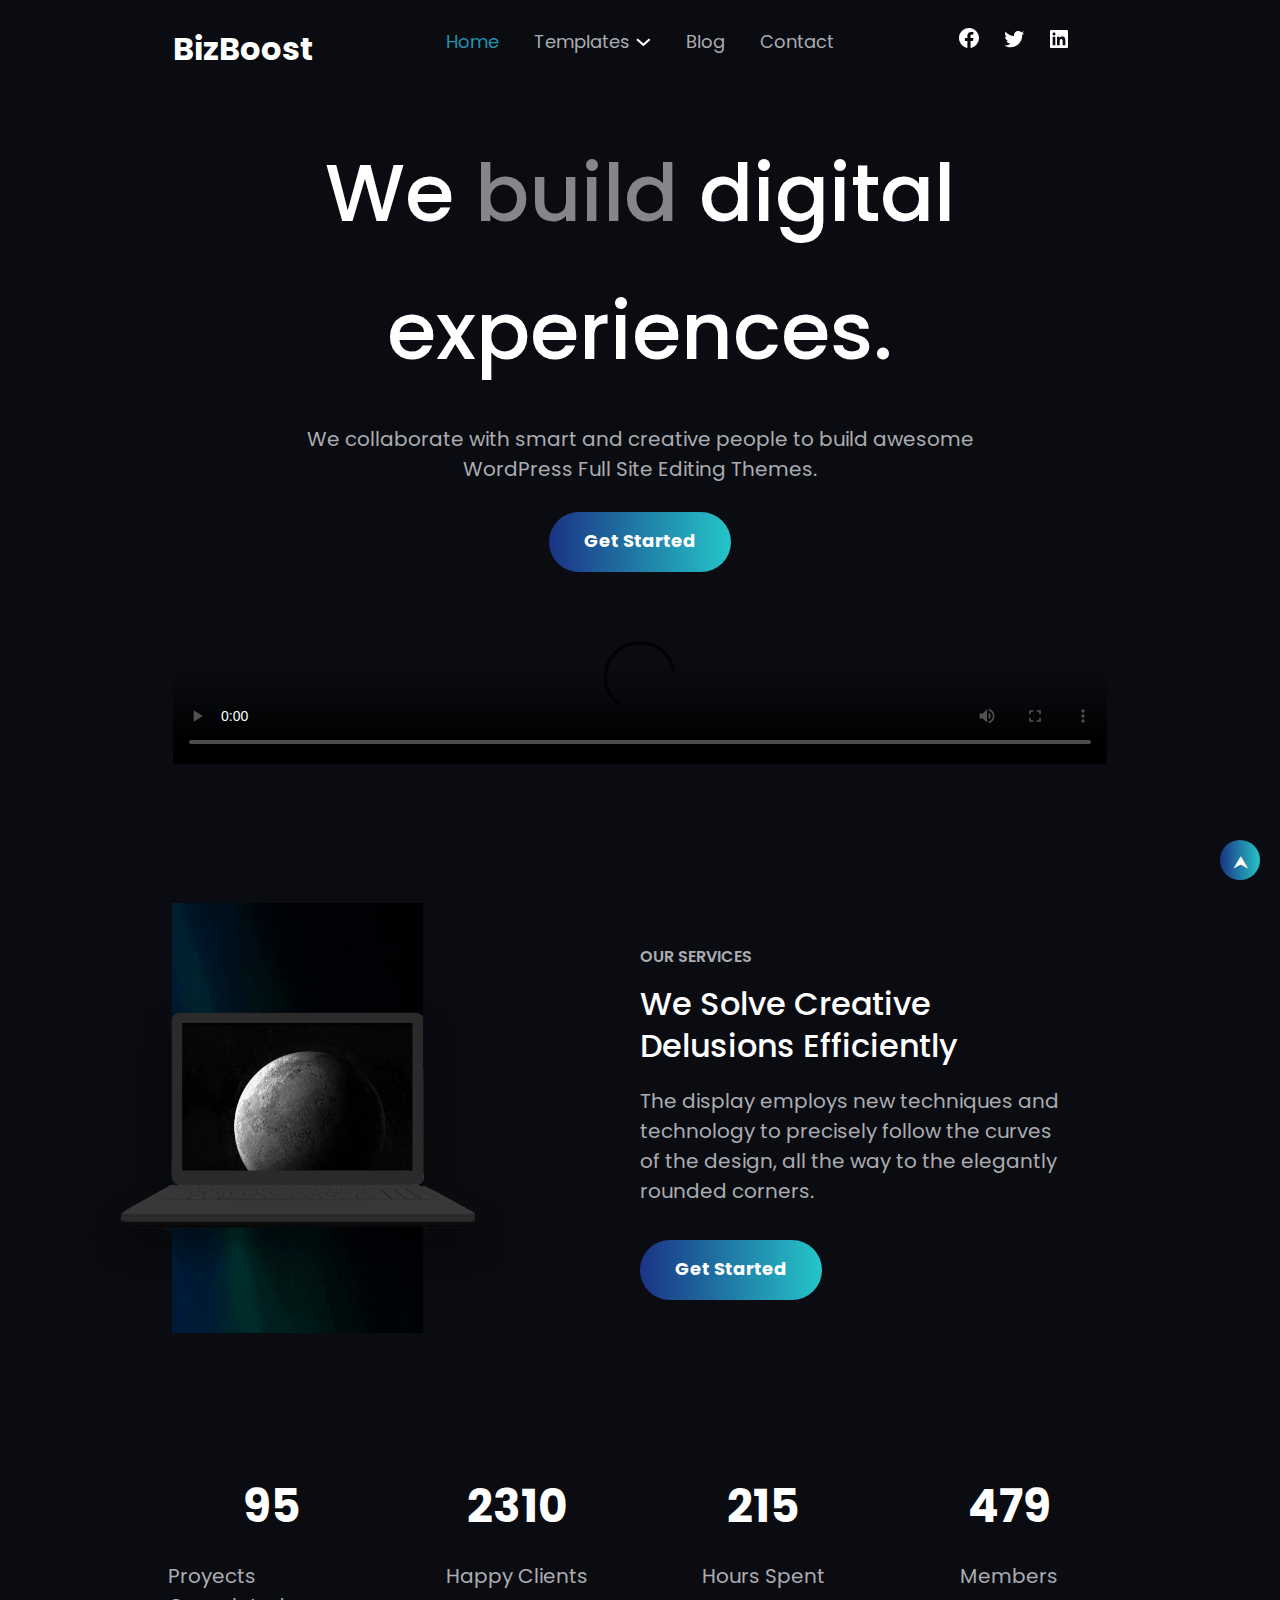
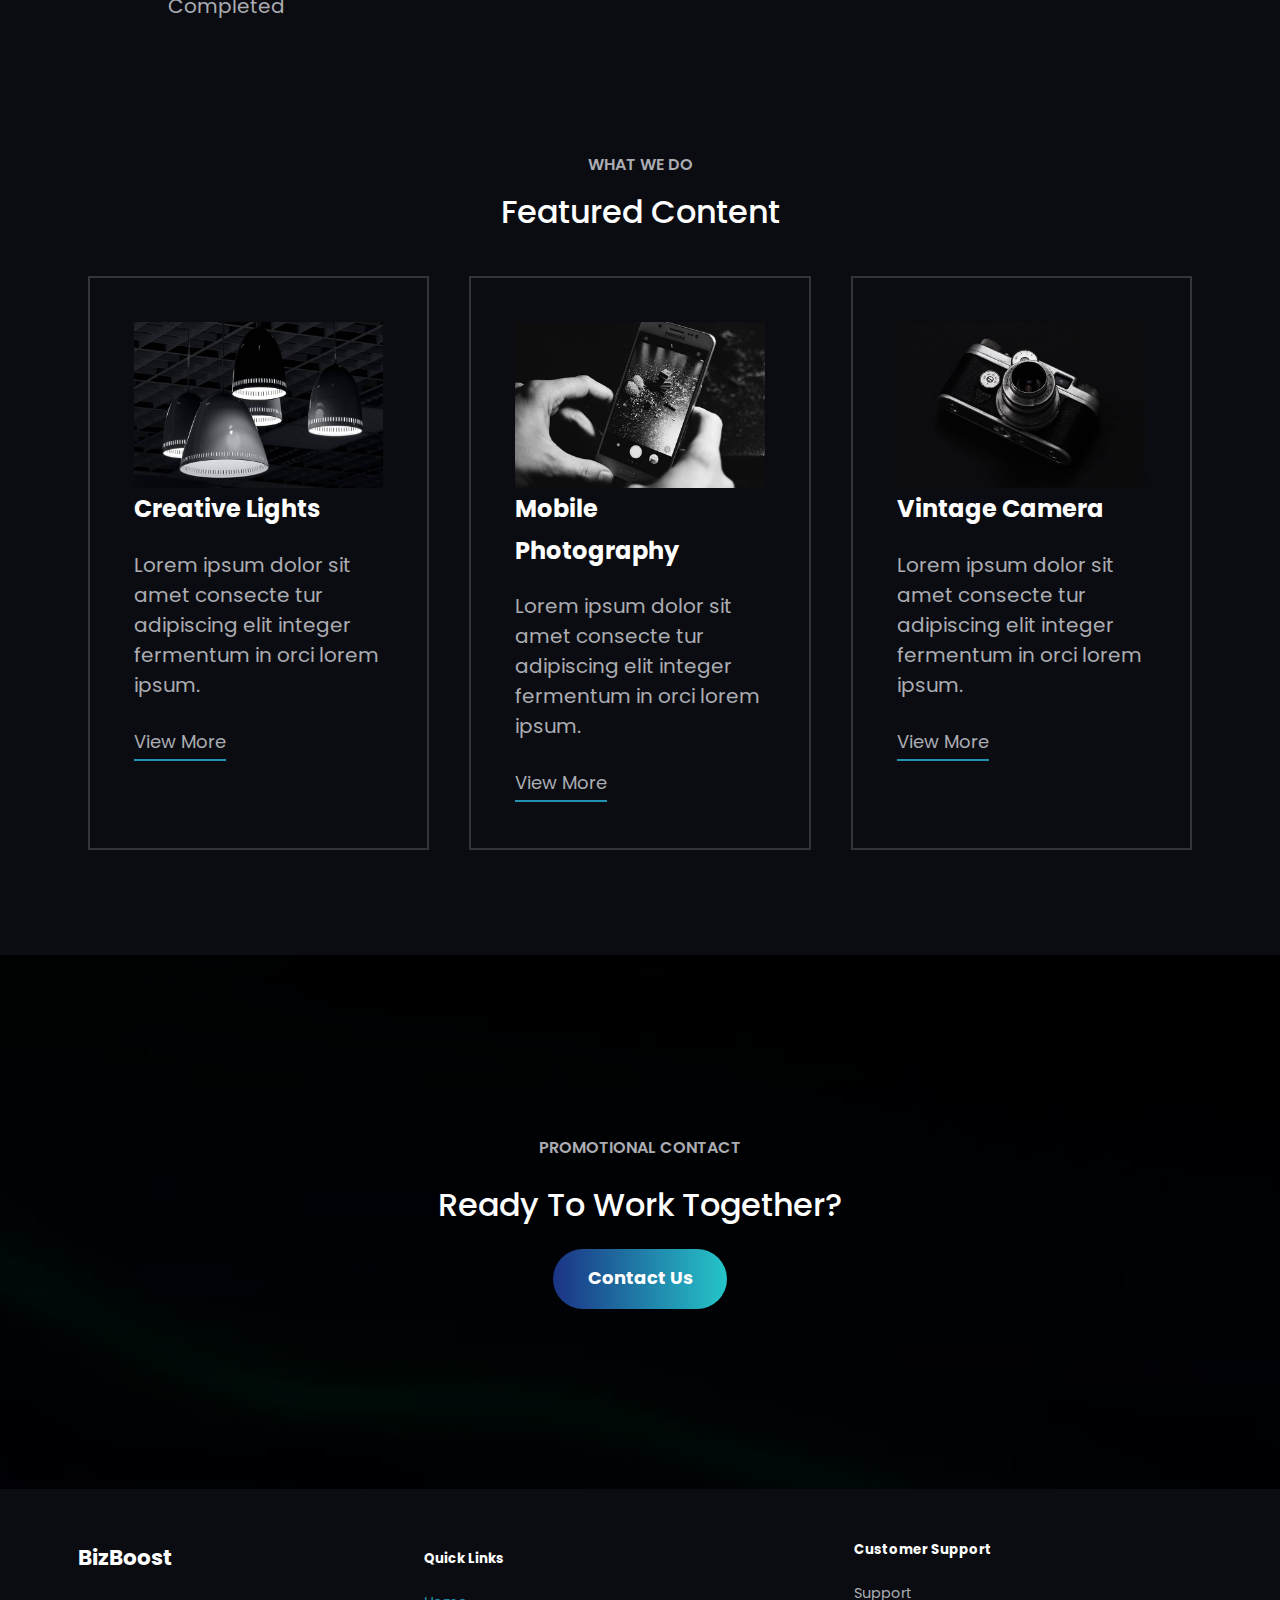
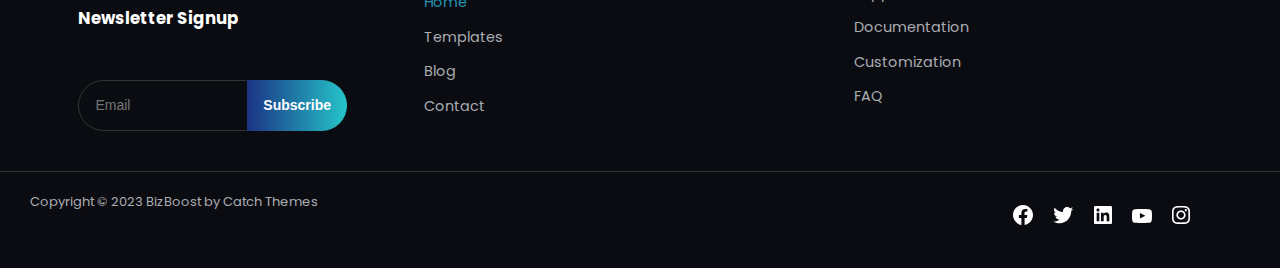
==== commit 4163c3d9: "agg el boton" ====
--- a/index.html
+++ b/index.html
@@ -181,100 +181,100 @@
           </div>
         </div>
       </section>
-      <section class="promotional-container-layout">
-        <span class="overlay"></span>
-        <img src="src/img/striped-bg.svg" alt="" />
-        <div class="promotional-container">
-          <h6>PROMOTIONAL CONTACT</h6>
-          <h2>Ready To Work Together?</h2>
-          <a href="#" class="gradient-button">Contact Us</a>
-        </div>
-      </section>
     </section>
-          <!-- Footer -->
-          <footer>
-            <div class="footer">
-              <div class="newsletter">
-                <a href="/">
-                  <h4>BizBoost</h4>
-                </a>
-                  <div class="newsletter-signup">
-                    <h5>Newsletter Signup</h5>
-                    <div class="cta">
-                      <input type="email" name="email" id="email" placeholder="Email" />
-                      <button class="gradient-button email-btn">Subscribe</button>
-                    </div>
+    <section class="promotional-container-layout">
+      <span class="overlay"></span>
+      <img src="src/img/striped-bg.svg" alt="" />
+      <div class="promotional-container">
+        <h6>PROMOTIONAL CONTACT</h6>
+        <h2>Ready To Work Together?</h2>
+        <a href="#" class="gradient-button">Contact Us</a>
+      </div>
+    </section>
+           <!-- Footer -->
+        <footer>
+          <div class="footer">
+            <div class="newsletter">
+              <a href="/">
+                <h4>BizBoost</h4>
+              </a>
+                <div class="newsletter-signup">
+                  <h5>Newsletter Signup</h5>
+                  <div class="cta">
+                    <input type="email" name="email" id="email" placeholder="Email" />
+                    <button class="gradient-button email-btn">Subscribe</button>
                   </div>
+                </div>
+            </div>
+            <div>
+              <div class="footer-links">
+                <h5>Quick Links</h5>
+                <ul>
+                  <li><a href="#" class="selected"> Home</a></li>
+                  <li><a href="#"> Templates</a></li>
+                  <li><a href="#"> blog</a></li>
+                  <li><a href="#"> Contact</a></li>
+                </ul>
               </div>
-              <div>
-                <div class="footer-links">
-                  <h5>Quick Links</h5>
-                  <ul>
-                    <li><a href="#" class="selected"> Home</a></li>
-                    <li><a href="#"> Templates</a></li>
-                    <li><a href="#"> blog</a></li>
-                    <li><a href="#"> Contact</a></li>
-                  </ul>
-                </div>
-                <div class="footer-support">
-                  <h5>Customer Support</h5>
-                  <ul>
-                    <li><a href="#"> Support</a></li>
-                    <li><a href="#"> Documentation</a></li>
-                    <li><a href="#"> Customization</a></li>
-                    <li><a href="#"> FAQ</a></li>
-                  </ul>
-                </div>
+              <div class="footer-support">
+                <h5>Customer Support</h5>
+                <ul>
+                  <li><a href="#"> Support</a></li>
+                  <li><a href="#"> Documentation</a></li>
+                  <li><a href="#"> Customization</a></li>
+                  <li><a href="#"> FAQ</a></li>
+                </ul>
               </div>
             </div>
-            <div class="copyright">
-              Copyright © 2023 BizBoost by Catch Themes
-    
-                <div class="footer-social">
-                  <ul>
-                    <li>
-                      <div class="circle-social"></div>
-                      <a href="#">
-                        <img src="./src/img/facebook.svg" alt="facebook" />
-                      </a>
-                    </li>
-                    <li>
-                      <div class="circle-social"></div>
-                      <a href="#">
-                        <img src="./src/img/twitter.svg" alt="twitter" />
-                      </a>
-                    </li>
-                    <li>
-                      <div class="circle-social"></div>
-                      <a href="#">
-                        <img src="./src/img/linkedin.svg" alt="linkedIn" />
-                      </a>
-                    </li>
-                    <li>
+          </div>
+          <div class="copyright">
+            Copyright © 2023 BizBoost by Catch Themes
+  
+              <div class="footer-social">
+                <ul>
+                  <li>
                     <div class="circle-social"></div>
-                      <a href="#">
-                        <img src="./src/img/youtube.svg" alt="Youtube" />
-                      </a>
-                    </li>
-                    <li>
+                    <a href="#">
+                      <img src="./src/img/facebook.svg" alt="facebook" />
+                    </a>
+                  </li>
+                  <li>
                     <div class="circle-social"></div>
-                      <a href="#">
-                        <img src="./src/img/ig.svg" alt="Instagram" />
-                      </a>
-                    </li>
-                  </ul>
-                </div>
+                    <a href="#">
+                      <img src="./src/img/twitter.svg" alt="twitter" />
+                    </a>
+                  </li>
+                  <li>
+                    <div class="circle-social"></div>
+                    <a href="#">
+                      <img src="./src/img/linkedin.svg" alt="linkedIn" />
+                    </a>
+                  </li>
+                  <li>
+                  <div class="circle-social"></div>
+                    <a href="#">
+                      <img src="./src/img/youtube.svg" alt="Youtube" />
+                    </a>
+                  </li>
+                  <li>
+                  <div class="circle-social"></div>
+                    <a href="#">
+                      <img src="./src/img/ig.svg" alt="Instagram" />
+                    </a>
+                  </li>
+                </ul>
               </div>
             </div>
-          </footer>
-        </section>
+          </div>
+        </footer>
+      </section>
         <!--<div>
           <span class="to-top">
             <img src="./src/img/scroll-top.png" alt="scroll-top">
           </span>
         </div>-->
         <div>
-          <a class="float" href="/"> ^ </a>
+          <a class="float" href="/"> ⮝ </a>
         </div>
   </body>
 </html>
--- a/src/index.css
+++ b/src/index.css
@@ -178,6 +178,7 @@
 
 a:hover,
 .logo h2:hover {
+  cursor: pointer;
   color: var(--primary);
 }
 
@@ -248,6 +249,10 @@
 
 .social ul {
   column-gap: 25px;
+}
+
+.social a:hover {
+  cursor: pointer;
 }
 
 main {
